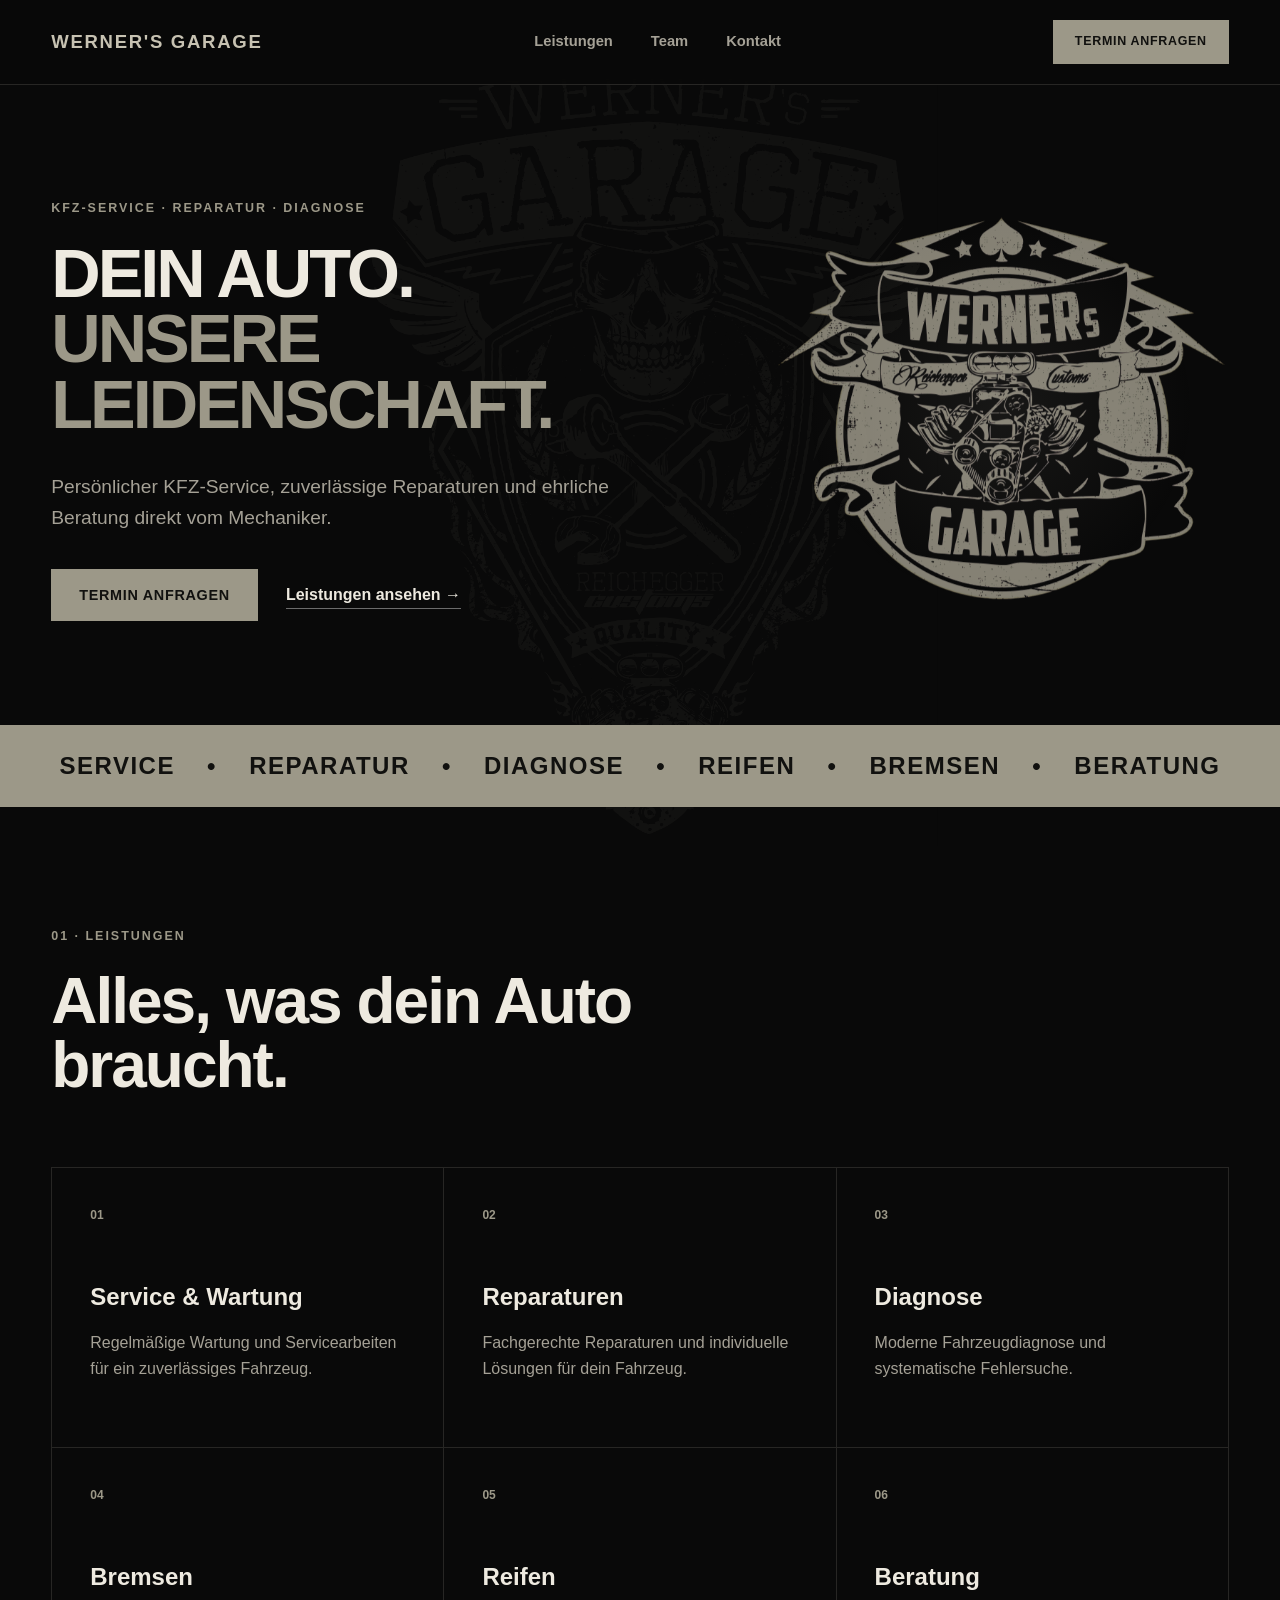
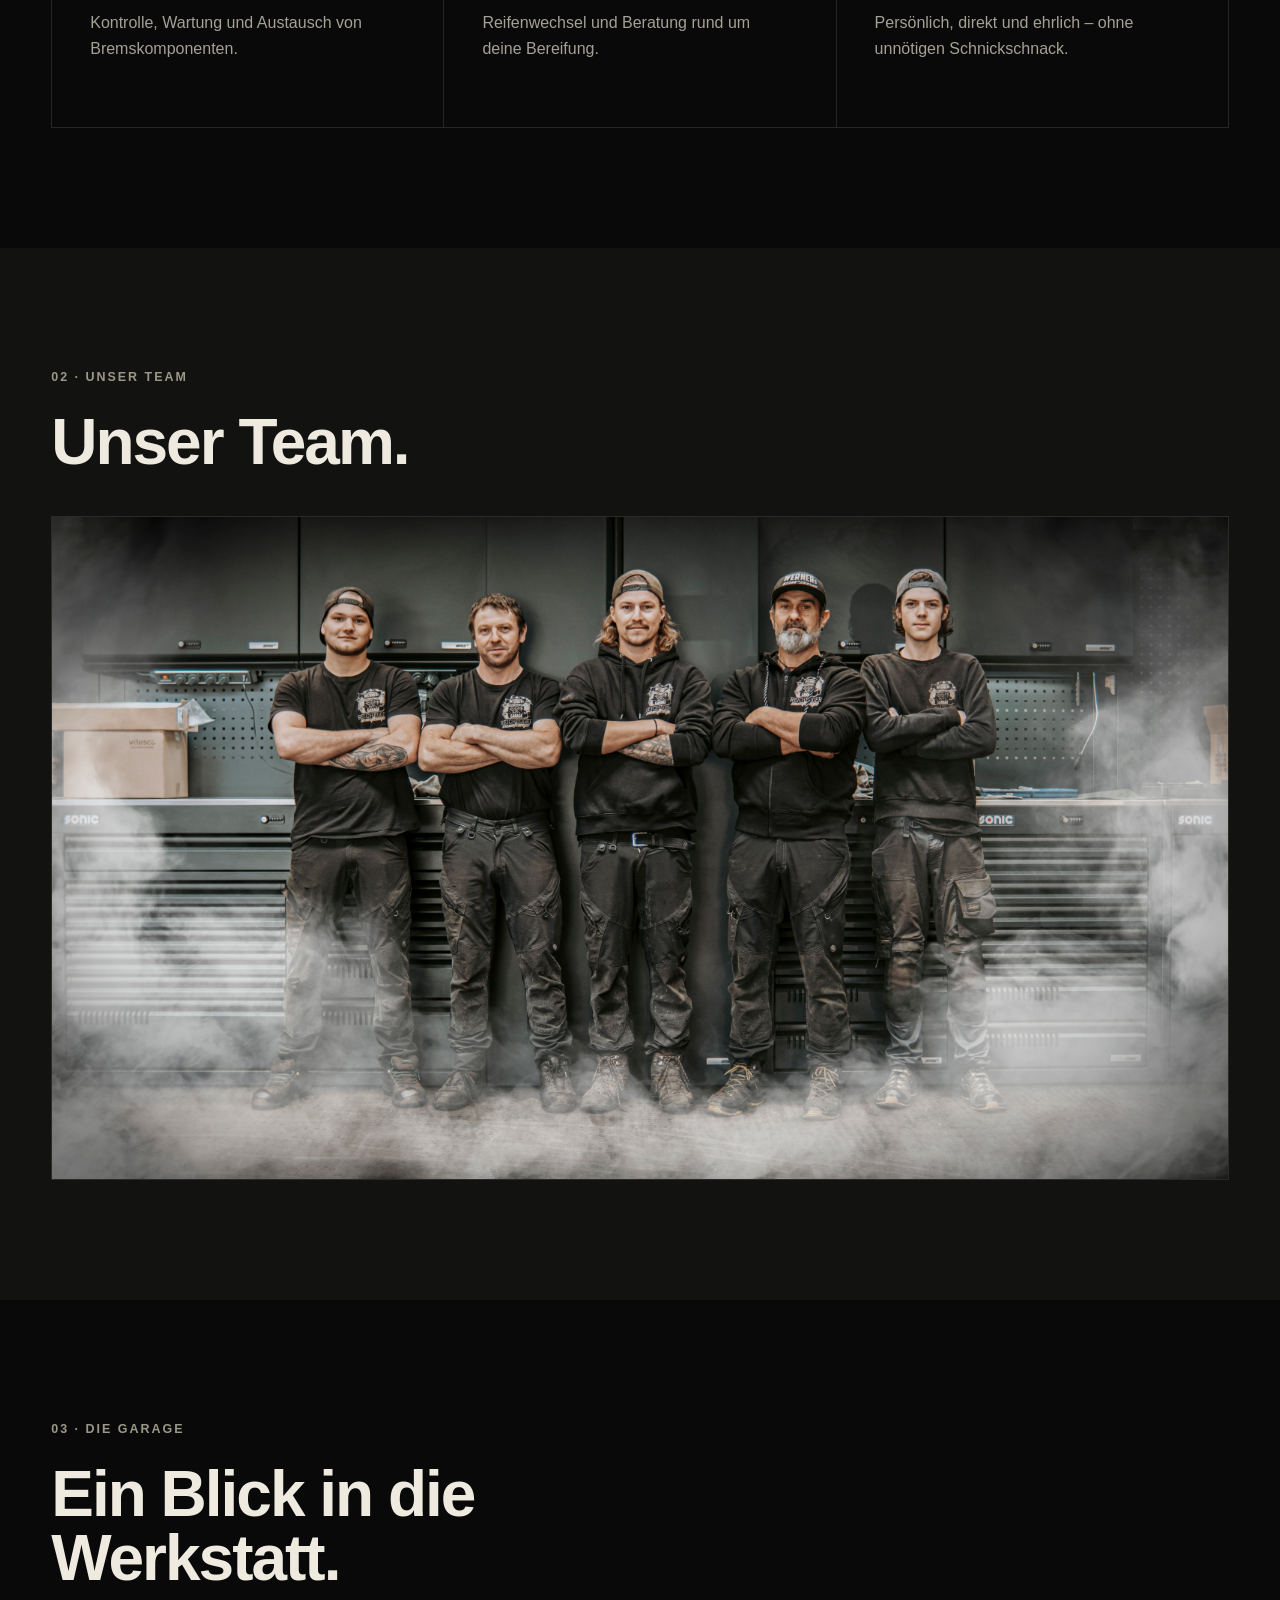
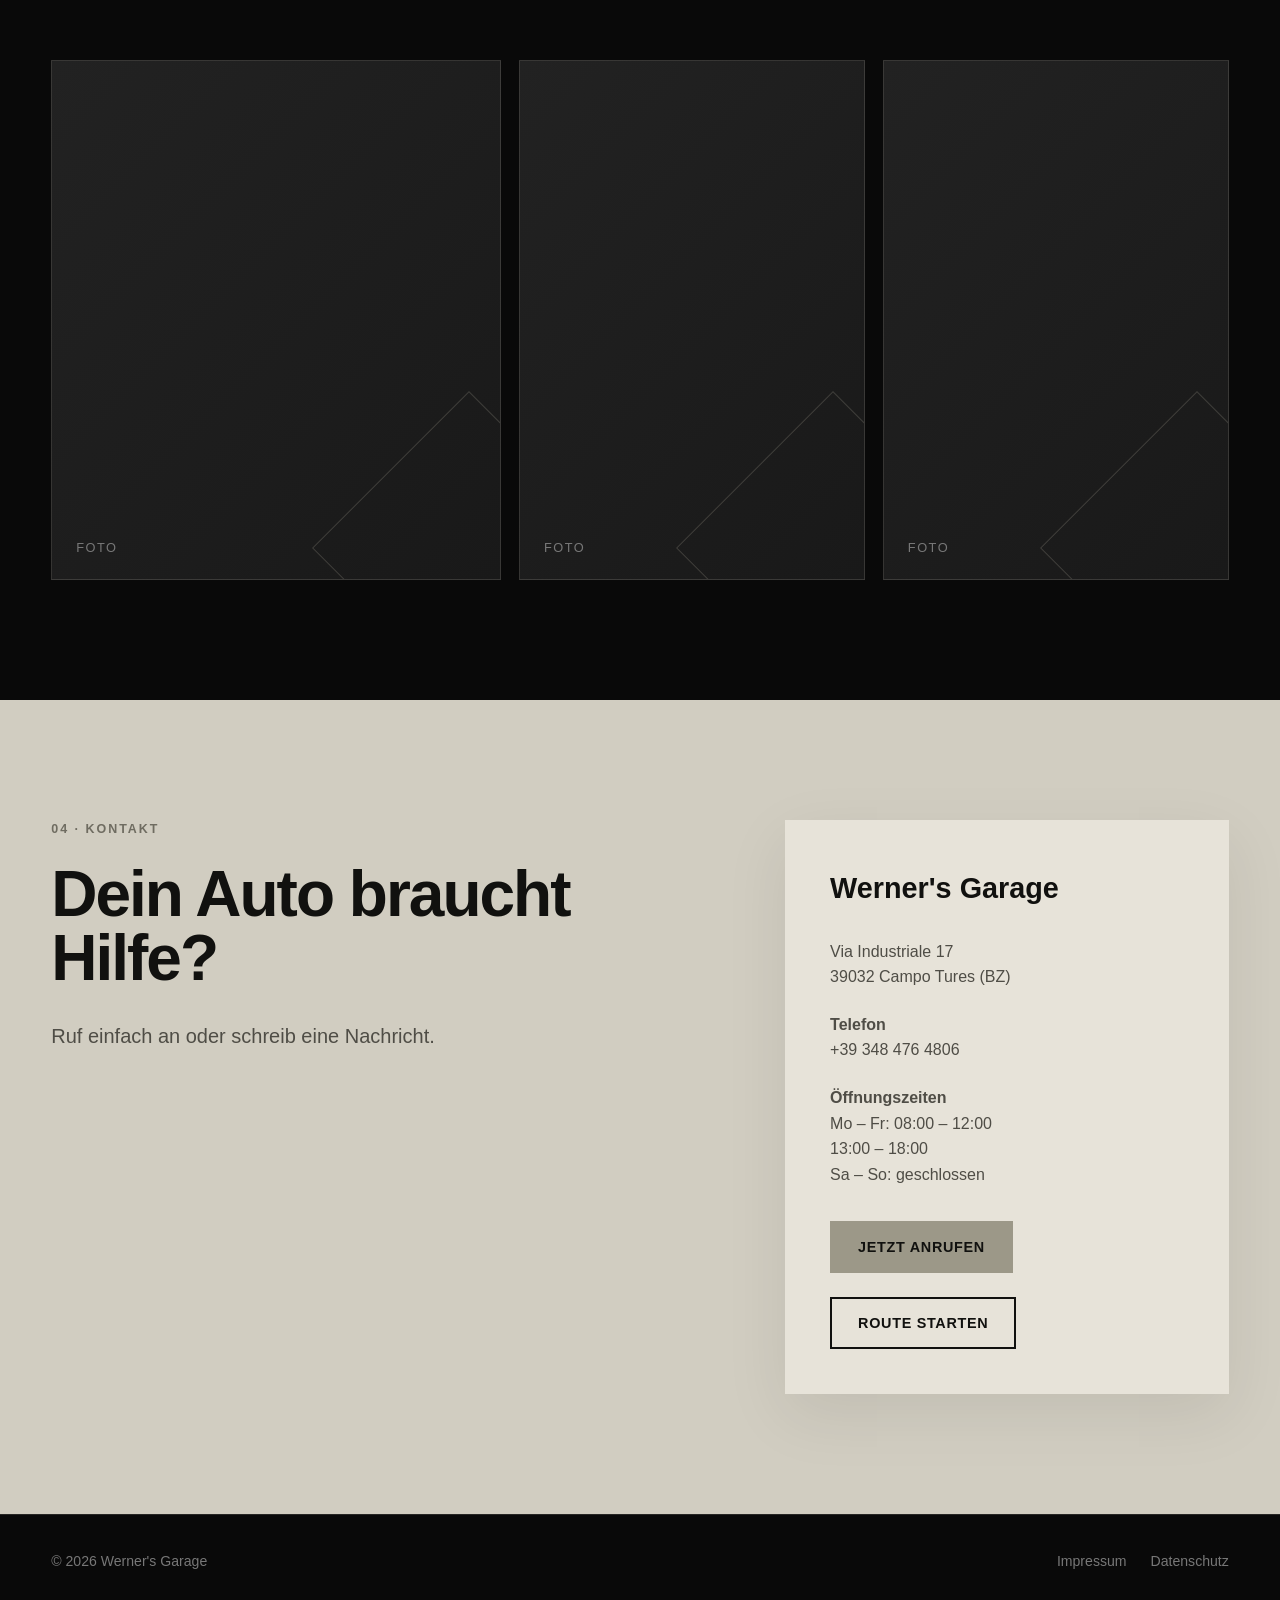
==== index.html @ fe865f57 "unser team" ====
<!DOCTYPE html>
<html lang="de">

<head>
  <meta charset="UTF-8">
  <meta name="viewport" content="width=device-width, initial-scale=1.0">

  <title>Werner's Garage | KFZ-Service & Reparatur</title>

  <meta
    name="description"
    content="Werner's Garage – KFZ-Service, Reparaturen, Reifen und Diagnose. Persönlich, zuverlässig und unkompliziert."
  >

  <link rel="stylesheet" href="style.css">
</head>

<body>

  <header class="header">

    <div class="container nav">

      <a href="#" class="logo logo-text" aria-label="Werner's Garage – Startseite">
        <span class="logo-main">WERNER'S GARAGE</span>
      </a>

      <nav class="navigation">
        <a href="#leistungen">Leistungen</a>
        <a href="#team">Team</a>
        <a href="#kontakt">Kontakt</a>
      </nav>

      <a href="#kontakt" class="button button-small">
        Termin anfragen
      </a>

    </div>

  </header>


  <main>

    <!-- HERO -->
    <section class="hero">

      <div class="container hero-grid">

        <div class="hero-content">

          <p class="eyebrow">
            KFZ-SERVICE · REPARATUR · DIAGNOSE
          </p>

          <h1>
            DEIN AUTO.<br>
            <span>UNSERE LEIDENSCHAFT.</span>
          </h1>

          <p class="hero-text">
            Persönlicher KFZ-Service, zuverlässige Reparaturen
            und ehrliche Beratung direkt vom Mechaniker.
          </p>

          <div class="hero-actions">

            <a href="#kontakt" class="button">
              Termin anfragen
            </a>

            <a href="#leistungen" class="text-link">
              Leistungen ansehen →
            </a>

          </div>

        </div>


        <div class="hero-logo" aria-hidden="true">
          <img src="images/logo.png" alt="">
        </div>

      </div>

    </section>


    <!-- SERVICE STRIP -->
    <section class="service-strip">

      <div class="strip-content">
        SERVICE <span>•</span>
        REPARATUR <span>•</span>
        DIAGNOSE <span>•</span>
        REIFEN <span>•</span>
        BREMSEN <span>•</span>
        BERATUNG
      </div>

    </section>


    <!-- LEISTUNGEN -->
    <section id="leistungen" class="section">

      <div class="container">

        <div class="section-header">

          <p class="eyebrow">
            01 · LEISTUNGEN
          </p>

          <h2>
            Alles, was dein Auto braucht.
          </h2>

        </div>


        <div class="services-grid">

          <article class="service">

            <span class="service-number">01</span>

            <h3>Service & Wartung</h3>

            <p>
              Regelmäßige Wartung und Servicearbeiten
              für ein zuverlässiges Fahrzeug.
            </p>

          </article>


          <article class="service">

            <span class="service-number">02</span>

            <h3>Reparaturen</h3>

            <p>
              Fachgerechte Reparaturen und individuelle
              Lösungen für dein Fahrzeug.
            </p>

          </article>


          <article class="service">

            <span class="service-number">03</span>

            <h3>Diagnose</h3>

            <p>
              Moderne Fahrzeugdiagnose und systematische
              Fehlersuche.
            </p>

          </article>


          <article class="service">

            <span class="service-number">04</span>

            <h3>Bremsen</h3>

            <p>
              Kontrolle, Wartung und Austausch
              von Bremskomponenten.
            </p>

          </article>


          <article class="service">

            <span class="service-number">05</span>

            <h3>Reifen</h3>

            <p>
              Reifenwechsel und Beratung
              rund um deine Bereifung.
            </p>

          </article>


          <article class="service">

            <span class="service-number">06</span>

            <h3>Beratung</h3>

            <p>
              Persönlich, direkt und ehrlich –
              ohne unnötigen Schnickschnack.
            </p>

          </article>

        </div>

      </div>

    </section>


    <!-- TEAM -->
    <section id="team" class="section section-dark team-section">

      <div class="container">

        <div class="section-header team-header">

          <p class="eyebrow">
            02 · UNSER TEAM
          </p>

          <h2>
            Unser Team.
          </h2>

        </div>

        <figure class="team-banner">
          <img src="images/header.jpg" alt="Das Team von Werner's Garage">
        </figure>

      </div>

    </section>


    <!-- GALERIE -->
    <section class="section">

      <div class="container">

        <div class="section-header">

          <p class="eyebrow">
            03 · DIE GARAGE
          </p>

          <h2>
            Ein Blick in die Werkstatt.
          </h2>

        </div>


        <div class="gallery">

          <div class="gallery-item placeholder">
            <span>Foto</span>
          </div>

          <div class="gallery-item placeholder">
            <span>Foto</span>
          </div>

          <div class="gallery-item placeholder">
            <span>Foto</span>
          </div>

        </div>

      </div>

    </section>


    <!-- KONTAKT -->
    <section id="kontakt" class="section contact-section">

      <div class="container contact-grid">

        <div>

          <p class="eyebrow">
            04 · KONTAKT
          </p>

          <h2>
            Dein Auto braucht Hilfe?
          </h2>

          <p class="contact-intro">
            Ruf einfach an oder schreib eine Nachricht.
          </p>

        </div>


        <div class="contact-card">

          <h3>Werner's Garage</h3>

          <p>
            Via Industriale 17<br>
            39032 Campo Tures (BZ)
          </p>

          <p>
            <strong>Telefon</strong><br>
            +39 348 476 4806
          </p>

          <p>
            <strong>Öffnungszeiten</strong><br>
            Mo – Fr: 08:00 – 12:00<br>
            13:00 – 18:00<br>
            Sa – So: geschlossen
          </p>

          <div class="contact-actions">
            <a href="tel:+393484764806" class="button">
              Jetzt anrufen
            </a>
            <a href="https://www.google.com/maps/dir/?api=1&destination=Via+Industriale+17,+39032+Campo+Tures+BZ,+Italy" class="button button-outline" target="_blank" rel="noopener">
              Route starten
            </a>
          </div>

        </div>

      </div>

    </section>

  </main>


  <footer class="footer">

    <div class="container footer-inner">

      <p>
        © 2026 Werner's Garage
      </p>

      <div>
        <a href="#">Impressum</a>
        <a href="#">Datenschutz</a>
      </div>

    </div>

  </footer>


  <script src="script.js"></script>

</body>

</html>
---- style.css ----
/* =========================
   GRUNDLAGEN
========================= */

:root {
  --bg: #090909;
  --bg-soft: #141412;
  --bg-light: #d8d4c8;

  --text: #eeeae0;
  --text-dark: #11110f;
  --muted: #a5a196;

  --accent: #9c9888;
  --accent-light: #c7c2b2;
  --accent-dark: #6f6c61;
  --border: rgba(199, 194, 178, 0.16);

  --container: 1200px;
}

* {
  margin: 0;
  padding: 0;
  box-sizing: border-box;
}

html {
  scroll-behavior: smooth;
}

body {
  font-family: Arial, Helvetica, sans-serif;
  background: var(--bg);
  color: var(--text);
  line-height: 1.6;
  position: relative;
}

/* Dezentes, feststehendes Wasserzeichen im Hintergrund */
body::before {
  content: "";
  position: fixed;
  top: 50%;
  left: 50%;
  width: min(64vw, 820px);
  height: min(88vh, 1100px);
  transform: translate(-50%, -50%);
  background: url("images/watermark.png") center / contain no-repeat;
  opacity: 0.042;
  pointer-events: none;
  z-index: 0;
}

.header,
main,
.footer {
  position: relative;
  z-index: 1;
}

img {
  max-width: 100%;
  display: block;
}

a {
  color: inherit;
  text-decoration: none;
}

.container {
  width: min(92%, var(--container));
  margin: 0 auto;
}


/* =========================
   HEADER
========================= */

.header {
  position: sticky;
  top: 0;
  z-index: 1000;

  background: rgba(9, 9, 9, 0.92);
  backdrop-filter: blur(16px);
  -webkit-backdrop-filter: blur(16px);

  border-bottom: 1px solid var(--border);
}


/* =========================
   NAVIGATION
========================= */

.nav {
  min-height: 84px;

  display: grid;
  grid-template-columns: auto 1fr auto;
  align-items: center;
  gap: 36px;
}

.logo {
  display: inline-flex;
  justify-content: center;
  align-items: center;
  line-height: 1;
  white-space: nowrap;
}

.logo-main {
  color: var(--accent-light);
  font-family: "Arial Black", Arial, Helvetica, sans-serif;
  font-size: 1.16rem;
  font-weight: 900;
  letter-spacing: 1.7px;
  text-transform: uppercase;
}


.logo:hover .logo-main {
  color: var(--text);
}

.navigation {
  justify-self: center;
  display: flex;
  align-items: center;
  gap: 38px;
}

.navigation a {
  position: relative;
  color: var(--muted);
  font-size: 0.92rem;
  font-weight: 600;
  transition: color 0.2s ease;
}

.navigation a::after {
  content: "";
  position: absolute;
  left: 0;
  right: 100%;
  bottom: -9px;
  height: 1px;
  background: var(--accent);
  transition: right 0.2s ease;
}

.navigation a:hover {
  color: var(--accent-light);
}

.navigation a:hover::after {
  right: 0;
}


/* =========================
   BUTTONS
========================= */

.button {
  display: inline-flex;
  align-items: center;
  justify-content: center;

  min-height: 52px;

  padding: 0 26px;

  background: var(--accent);
  color: var(--text-dark);

  font-size: 0.9rem;
  font-weight: 800;

  text-transform: uppercase;
  letter-spacing: 0.7px;

  border: 2px solid var(--accent);

  transition:
    transform 0.2s ease,
    background 0.2s ease,
    color 0.2s ease;
}

.button:hover {
  transform: translateY(-2px);

  background: transparent;
  color: var(--accent);
}

.button-small {
  min-height: 44px;

  padding: 0 20px;

  font-size: 0.78rem;
}

.text-link {
  color: var(--text);

  font-weight: 700;

  border-bottom: 1px solid rgba(255, 255, 255, 0.4);

  transition: 0.2s;
}

.text-link:hover {
  color: var(--accent);
  border-color: var(--accent);
}


/* =========================
   HERO
========================= */

.hero {
  padding: 90px 0 80px;
}

.hero-grid {
  display: grid;

  grid-template-columns: minmax(0, 1.18fr) minmax(300px, 0.82fr);

  gap: clamp(38px, 5vw, 76px);

  align-items: center;
}

.eyebrow {
  color: var(--accent);

  font-size: 0.78rem;
  font-weight: 800;

  letter-spacing: 2px;

  margin-bottom: 22px;
}

.hero h1 {
  font-size: clamp(3.15rem, 5.35vw, 5.75rem);

  line-height: 0.96;

  letter-spacing: -3px;

  font-weight: 900;

  margin-bottom: 34px;
}

.hero h1 span {
  color: var(--accent);
}

.hero-text {
  max-width: 560px;

  color: var(--muted);

  font-size: 1.2rem;

  margin-bottom: 36px;
}

.hero-actions {
  display: flex;
  align-items: center;

  gap: 28px;

  flex-wrap: wrap;
}

.hero-logo {
  min-height: 470px;
  display: flex;
  align-items: center;
  justify-content: center;
  position: relative;
}

.hero-logo::before {
  content: "";
  position: absolute;
  inset: 9% 4%;
  background: radial-gradient(circle at center, rgba(199, 194, 178, 0.08), transparent 68%);
  pointer-events: none;
}

.hero-logo img {
  width: min(100%, 500px);
  height: auto;
  position: relative;
  z-index: 1;
  opacity: 0.92;
  mix-blend-mode: screen;
  filter: contrast(0.98) brightness(0.92);
}


/* =========================
   PLATZHALTER
========================= */

.placeholder {
  position: relative;

  background:
    linear-gradient(
      135deg,
      #222222,
      #191919
    );

  border: 1px solid var(--border);

  overflow: hidden;
}

.placeholder::before {
  content: "";

  position: absolute;

  width: 220px;
  height: 220px;

  border: 1px solid rgba(156, 152, 136, 0.28);

  transform: rotate(45deg);

  right: -80px;
  bottom: -80px;
}

.placeholder span {
  position: absolute;

  left: 24px;
  bottom: 20px;

  color: #777777;

  font-size: 0.8rem;

  letter-spacing: 1.5px;
  text-transform: uppercase;
}


/* =========================
   SERVICE STRIP
========================= */

.service-strip {
  background: var(--accent);
  color: var(--text-dark);

  overflow: hidden;

  padding: 22px 0;
}

.strip-content {
  font-size: clamp(1rem, 2vw, 1.5rem);

  font-weight: 900;

  letter-spacing: 1.5px;

  white-space: nowrap;

  text-align: center;
}

.strip-content span {
  margin: 0 24px;
}


/* =========================
   ALLGEMEINE SEKTIONEN
========================= */

.section {
  padding: 120px 0;
}

.section-dark {
  background: rgba(20, 20, 18, 0.94);
}

.section-header {
  max-width: 700px;

  margin-bottom: 70px;
}

.section h2 {
  font-size: clamp(2.7rem, 5vw, 5rem);

  line-height: 1;

  letter-spacing: -2px;

  font-weight: 900;
}


/* =========================
   LEISTUNGEN
========================= */

.services-grid {
  display: grid;

  grid-template-columns: repeat(3, 1fr);

  border-top: 1px solid var(--border);
  border-left: 1px solid var(--border);
}

.service {
  min-height: 280px;

  padding: 38px;

  border-right: 1px solid var(--border);
  border-bottom: 1px solid var(--border);

  transition:
    background 0.25s ease,
    transform 0.25s ease;
}

.service:hover {
  background: #1a1916;
}

.service-number {
  display: block;

  color: var(--accent);

  font-size: 0.75rem;
  font-weight: 800;

  margin-bottom: 52px;
}

.service h3 {
  font-size: 1.5rem;

  margin-bottom: 14px;
}

.service p {
  color: var(--muted);

  max-width: 310px;
}


/* =========================
   TEAM
========================= */

.team-section {
  overflow: hidden;
}

.team-header {
  margin-bottom: 42px;
}

.team-banner {
  width: 100%;
  margin: 0;
  overflow: hidden;
  border: 1px solid var(--border);
  background: #0d0d0d;
}

.team-banner img {
  display: block;
  width: 100%;
  height: auto;
}


/* =========================
   GALERIE
========================= */

.gallery {
  display: grid;

  grid-template-columns: 1.3fr 1fr 1fr;

  gap: 18px;
}

.gallery-item {
  min-height: 420px;
}

.gallery-item:first-child {
  min-height: 520px;
}


/* =========================
   KONTAKT
========================= */

.contact-section {
  background: rgba(216, 212, 200, 0.97);

  color: var(--text-dark);
}

.contact-section .eyebrow {
  color: var(--accent-dark);
}

.contact-grid {
  display: grid;

  grid-template-columns: 1fr 0.7fr;

  gap: 100px;

  align-items: start;
}

.contact-intro {
  font-size: 1.25rem;

  margin-top: 30px;

  color: #4f4d46;
}

.contact-card {
  background: #e7e3d9;

  padding: 45px;

  box-shadow:
    0 20px 60px rgba(0, 0, 0, 0.08);
}

.contact-card h3 {
  font-size: 1.8rem;

  margin-bottom: 28px;
}

.contact-card p {
  margin-bottom: 22px;

  color: #4f4d46;
}

.contact-card .button {
  margin-top: 12px;
}


.contact-actions {
  display: flex;
  gap: 12px;
  flex-wrap: wrap;
  margin-top: 12px;
}

.button-outline {
  background: transparent;
  color: var(--text-dark);
  border-color: var(--text-dark);
}

.button-outline:hover {
  background: var(--text-dark);
  color: var(--accent-light);
  border-color: var(--text-dark);
}


/* =========================
   FOOTER
========================= */

.footer {
  border-top: 1px solid var(--border);

  padding: 35px 0;

  color: #777777;

  font-size: 0.88rem;
}

.footer-inner {
  display: flex;

  justify-content: space-between;

  gap: 30px;
}

.footer-inner div {
  display: flex;

  gap: 24px;
}

.footer a:hover {
  color: var(--accent);
}


/* =========================
   TABLET
========================= */

@media (max-width: 900px) {

  .nav {
    grid-template-columns: 1fr auto;
  }

  .navigation {
    display: none;
  }

  .hero {
    padding-top: 60px;
  }

  .hero-grid {
    grid-template-columns: 1fr;
  }

  .hero-logo {
    min-height: 400px;
  }

  .hero-logo img {
    width: min(78vw, 430px);
  }

  .services-grid {
    grid-template-columns: repeat(2, 1fr);
  }

  .gallery {
    grid-template-columns: 1fr 1fr;
  }

  .gallery-item:first-child {
    grid-column: span 2;
  }

  .contact-grid {
    grid-template-columns: 1fr;

    gap: 60px;
  }

}


/* =========================
   MOBILE
========================= */

@media (max-width: 600px) {

  body::before {
    width: 92vw;
    height: 78vh;
    opacity: 0.05;
  }

  .container {
    width: min(90%, var(--container));
  }

  .nav {
    min-height: 76px;
    gap: 18px;
  }

  .logo-main {
    font-size: 1.05rem;
    letter-spacing: 1.1px;
  }


  .header .button-small {
    display: none;
  }

  .hero {
    padding:
      55px 0
      60px;
  }

  .hero h1 {
    letter-spacing: -2px;
  }

  .hero-text {
    font-size: 1.05rem;
  }

  .hero-logo {
    min-height: 310px;
  }

  .hero-logo img {
    width: min(82vw, 360px);
  }

  .section {
    padding: 85px 0;
  }

  .section-header {
    margin-bottom: 45px;
  }

  .services-grid {
    grid-template-columns: 1fr;
  }

  .service {
    min-height: auto;

    padding: 30px;
  }

  .service-number {
    margin-bottom: 35px;
  }

  .team-header {
    margin-bottom: 28px;
  }

  .gallery {
    grid-template-columns: 1fr;
  }

  .gallery-item,
  .gallery-item:first-child {
    grid-column: auto;

    min-height: 320px;
  }

  .contact-card {
    padding: 30px;
  }

  .footer-inner {
    flex-direction: column;
  }

}
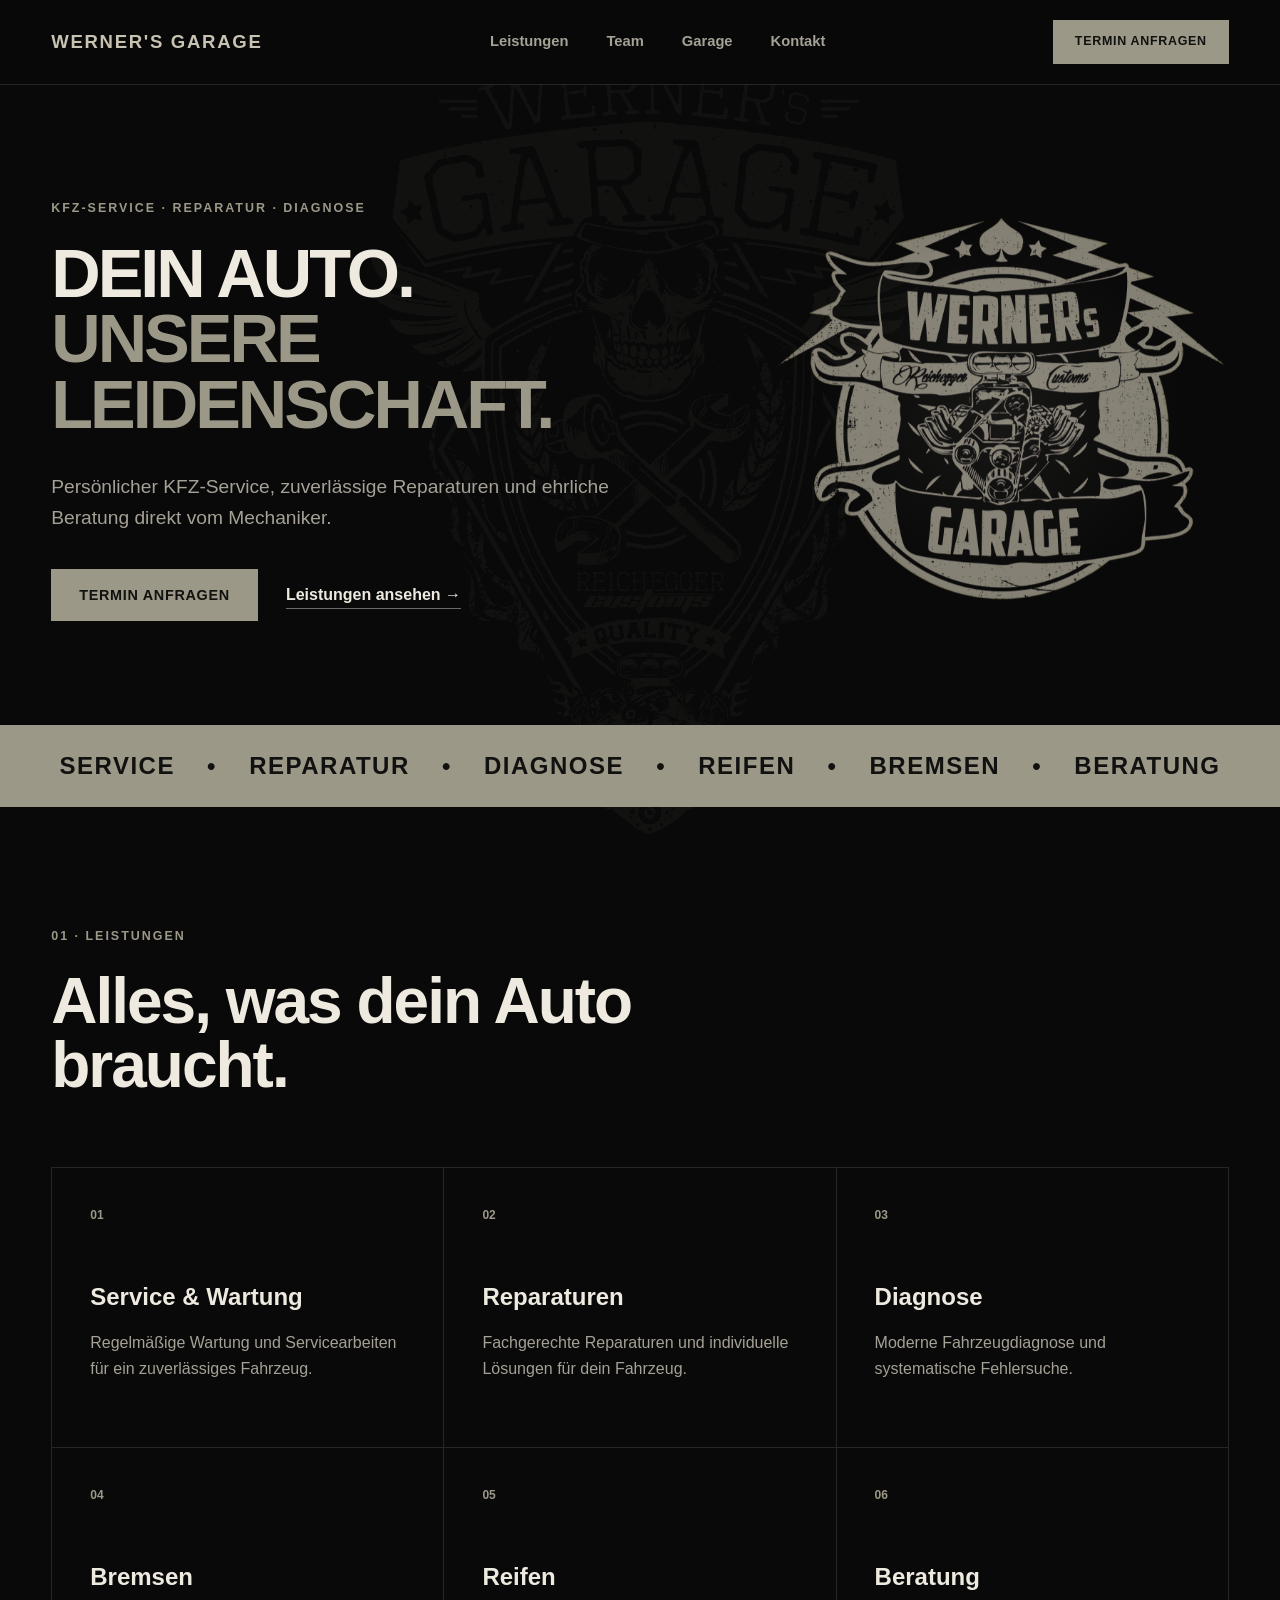
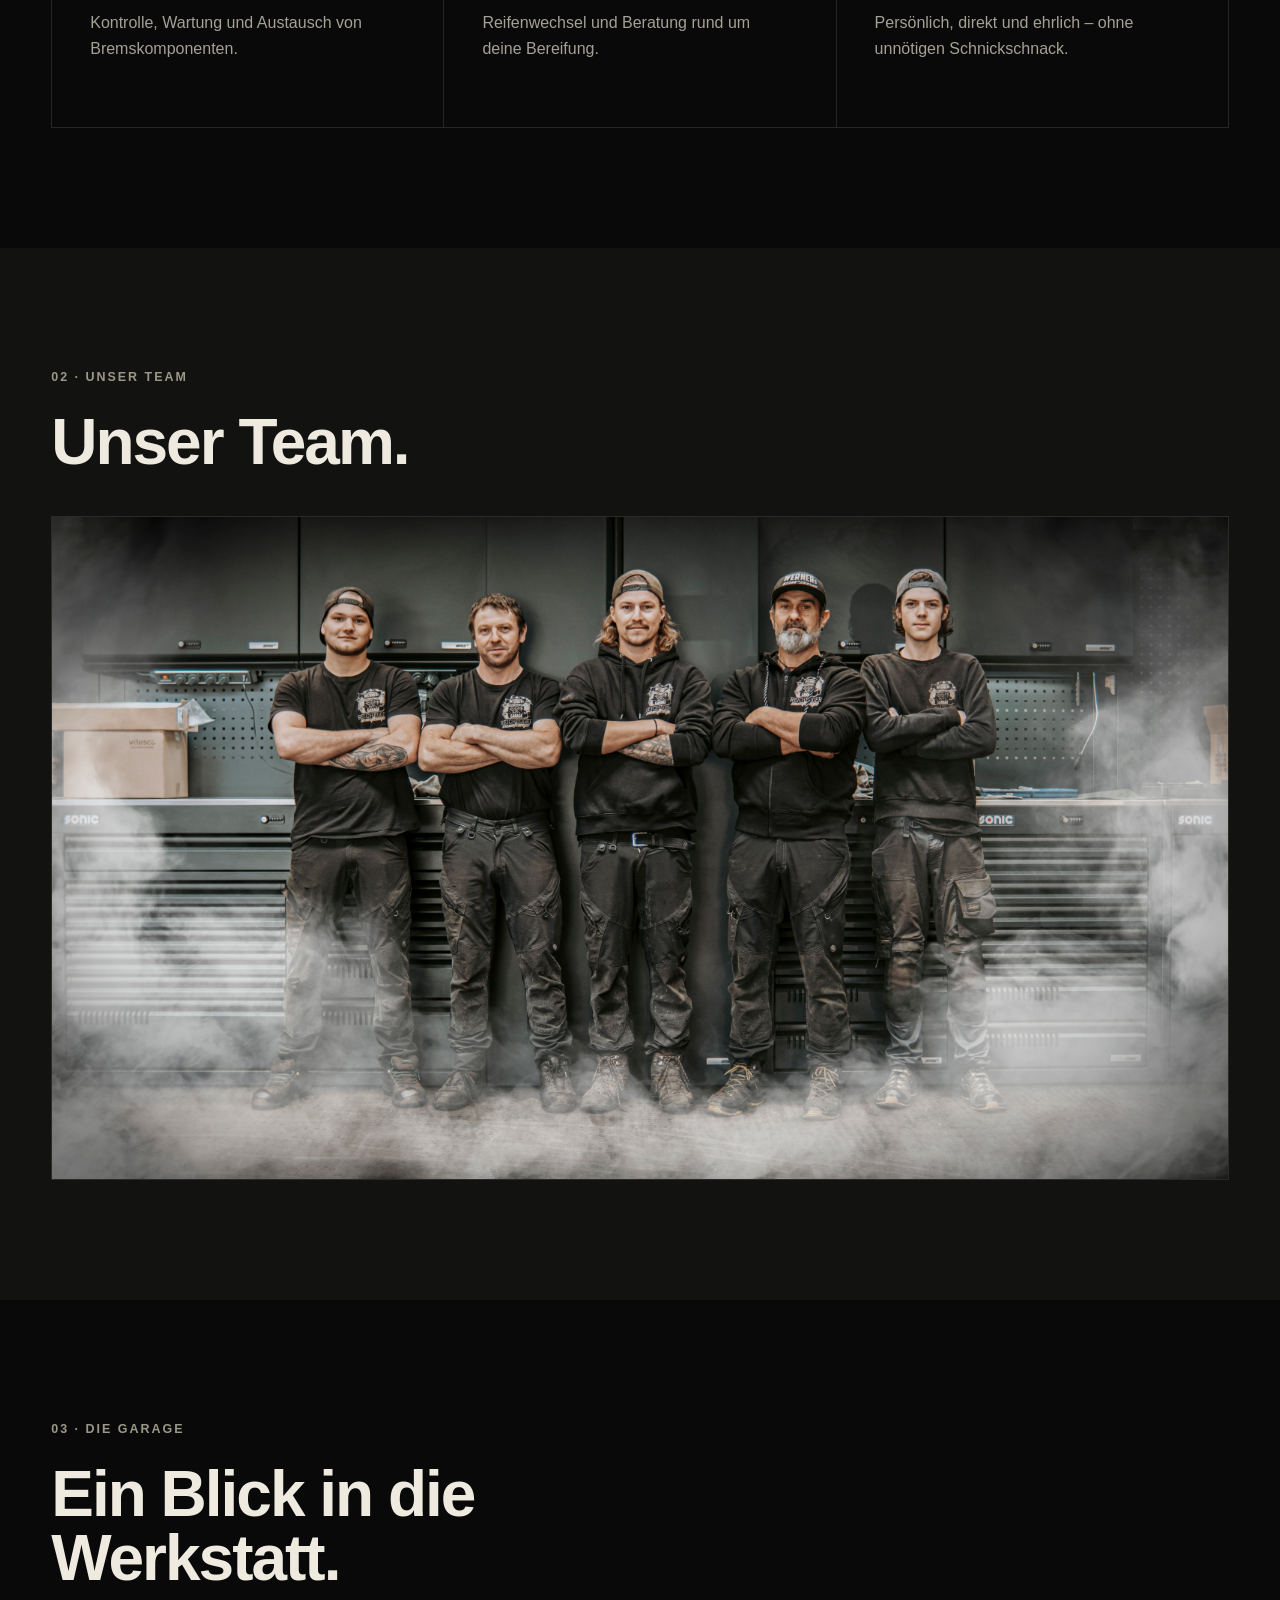
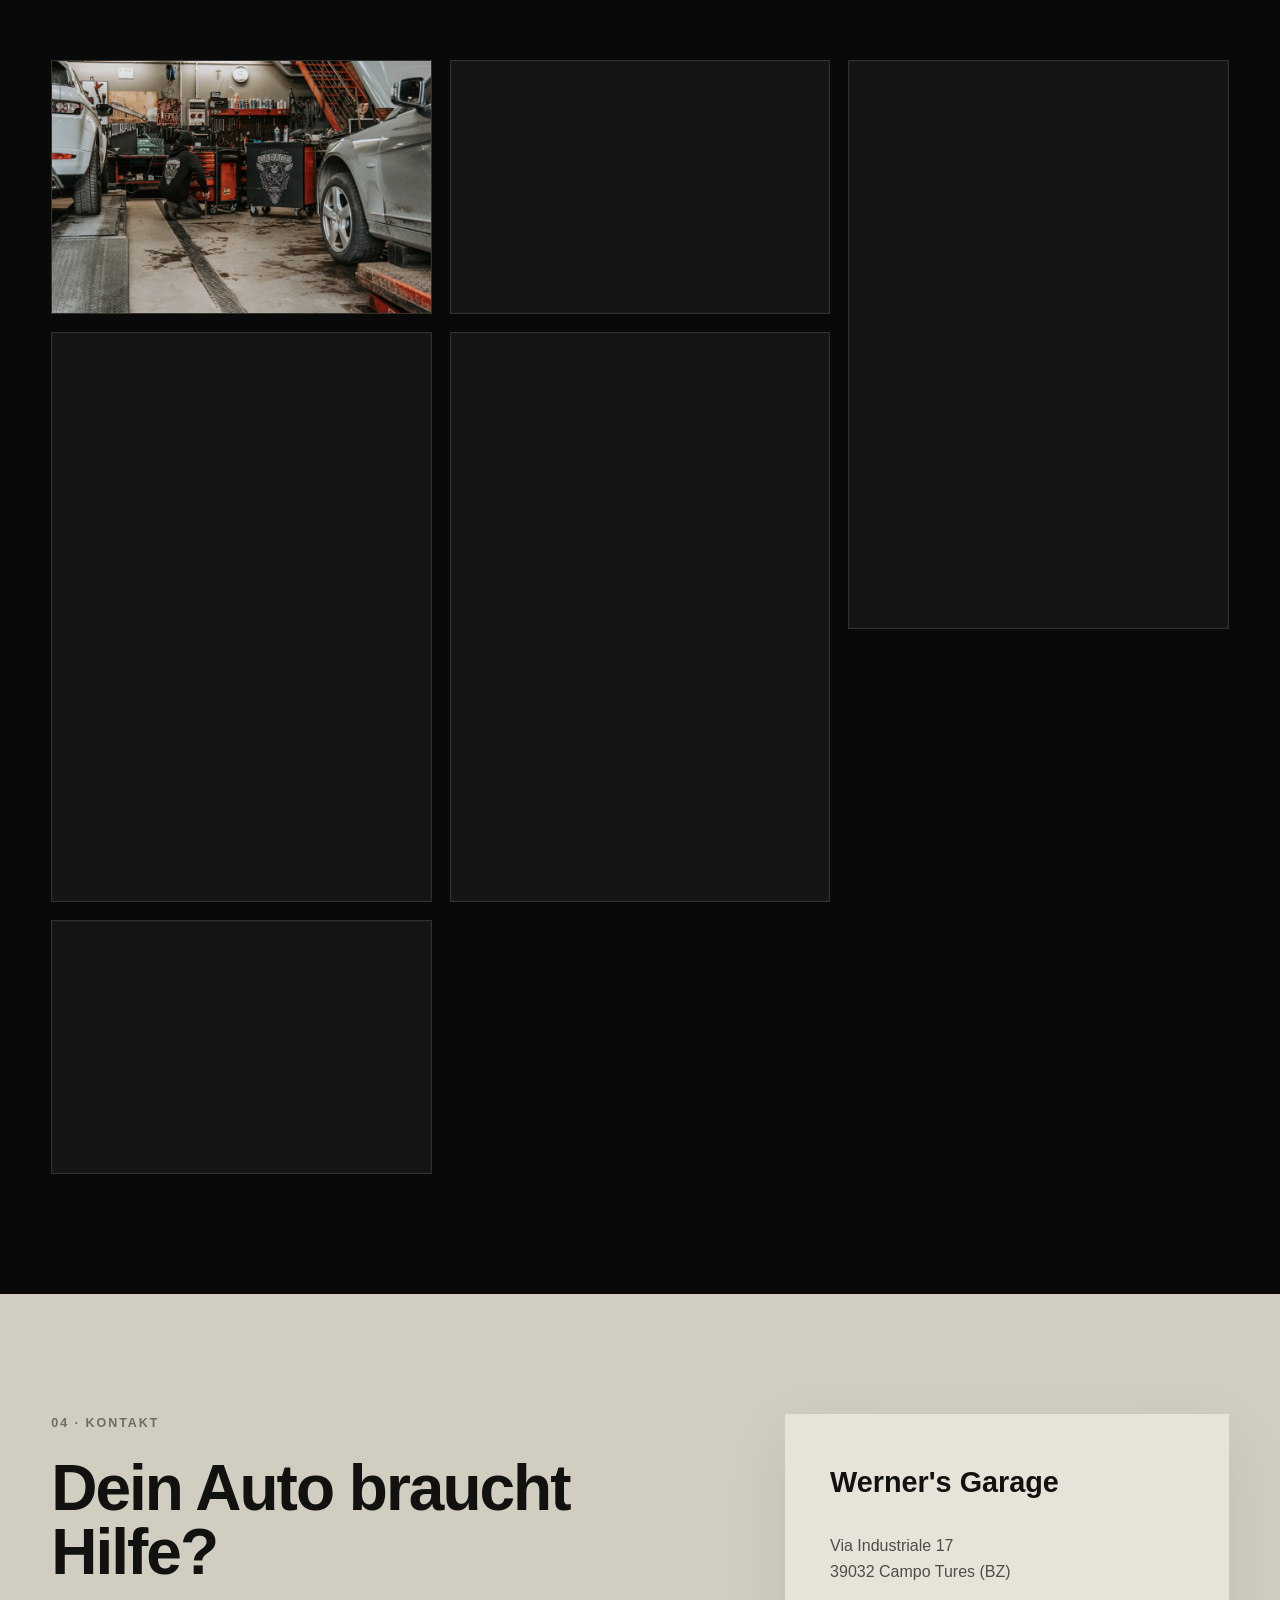
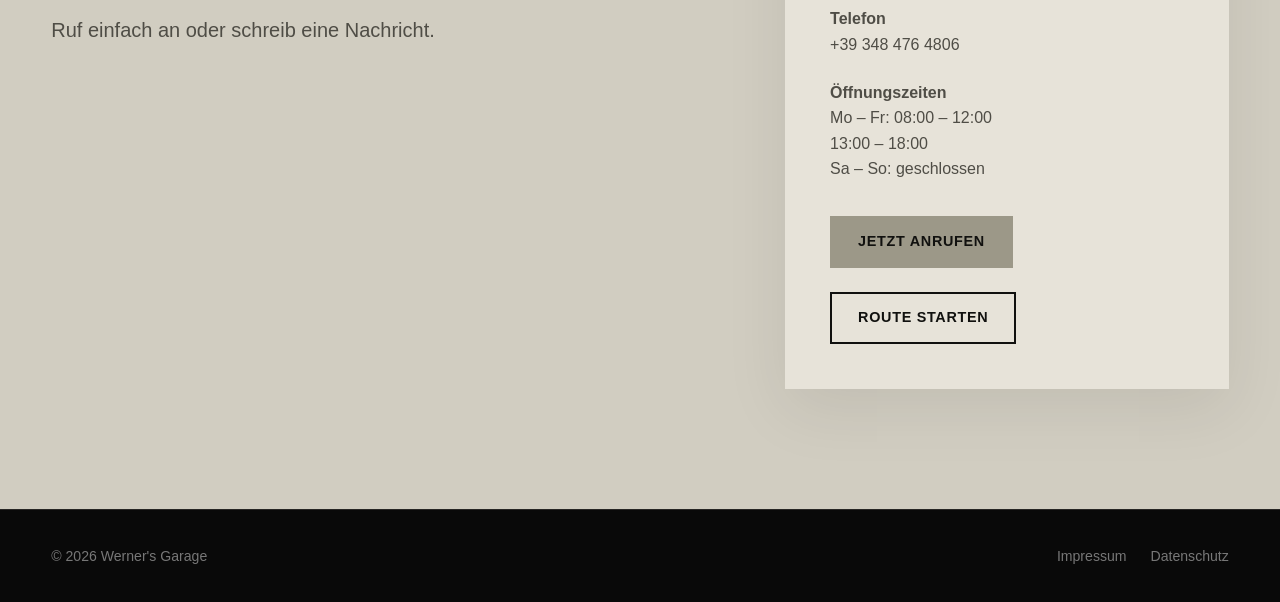
==== commit 06fce092: "fotos" ====
--- a/index.html
+++ b/index.html
@@ -28,6 +28,7 @@
       <nav class="navigation">
         <a href="#leistungen">Leistungen</a>
         <a href="#team">Team</a>
+        <a href="#garage">Garage</a>
         <a href="#kontakt">Kontakt</a>
       </nav>
 
@@ -239,7 +240,7 @@
 
 
     <!-- GALERIE -->
-    <section class="section">
+    <section id="garage" class="section garage-section">
 
       <div class="container">
 
@@ -255,20 +256,61 @@
 
         </div>
 
-
         <div class="gallery">
 
-          <div class="gallery-item placeholder">
-            <span>Foto</span>
-          </div>
-
-          <div class="gallery-item placeholder">
-            <span>Foto</span>
-          </div>
-
-          <div class="gallery-item placeholder">
-            <span>Foto</span>
-          </div>
+          <figure class="gallery-item">
+            <img
+              src="images/werkstatt-innen.webp"
+              alt="Werkstatt von Werner's Garage mit Fahrzeugen und Werkzeugwagen"
+              loading="lazy"
+              decoding="async"
+            >
+          </figure>
+
+          <figure class="gallery-item">
+            <img
+              src="images/werkstatt-arbeit.webp"
+              alt="Mechaniker bei der Arbeit an einem Reifen"
+              loading="lazy"
+              decoding="async"
+            >
+          </figure>
+
+          <figure class="gallery-item">
+            <img
+              src="images/werkstatt-aussen.webp"
+              alt="Arbeit an einem Fahrzeug vor Werner's Garage"
+              loading="lazy"
+              decoding="async"
+            >
+          </figure>
+
+          <figure class="gallery-item">
+            <img
+              src="images/empfang.webp"
+              alt="Empfangsbereich von Werner's Garage"
+              loading="lazy"
+              decoding="async"
+            >
+          </figure>
+
+          <figure class="gallery-item">
+            <img
+              src="images/lounge.webp"
+              alt="Lounge und Wartebereich von Werner's Garage"
+              loading="lazy"
+              decoding="async"
+            >
+          </figure>
+
+          <figure class="gallery-item">
+            <img
+              src="images/wartebereich.webp"
+              alt="Wartebereich mit Sitzmöbeln und Reifenbeleuchtung"
+              loading="lazy"
+              decoding="async"
+            >
+          </figure>
 
         </div>
 
--- a/style.css
+++ b/style.css
@@ -508,20 +508,42 @@
    GALERIE
 ========================= */
 
+.garage-section {
+  overflow: hidden;
+}
+
 .gallery {
-  display: grid;
-
-  grid-template-columns: 1.3fr 1fr 1fr;
-
-  gap: 18px;
+  columns: 3 320px;
+  column-gap: 18px;
 }
 
 .gallery-item {
-  min-height: 420px;
-}
-
-.gallery-item:first-child {
-  min-height: 520px;
+  position: relative;
+  margin: 0 0 18px;
+  break-inside: avoid;
+  overflow: hidden;
+  background: var(--bg-soft);
+  border: 1px solid var(--border);
+}
+
+.gallery-item img {
+  width: 100%;
+  height: auto;
+  display: block;
+  transition: transform 0.55s ease, filter 0.35s ease;
+}
+
+.gallery-item::after {
+  content: "";
+  position: absolute;
+  inset: 0;
+  pointer-events: none;
+  box-shadow: inset 0 0 0 1px rgba(255, 255, 255, 0.025);
+}
+
+.gallery-item:hover img {
+  transform: scale(1.025);
+  filter: contrast(1.02);
 }
 
 
@@ -671,11 +693,7 @@
   }
 
   .gallery {
-    grid-template-columns: 1fr 1fr;
-  }
-
-  .gallery-item:first-child {
-    grid-column: span 2;
+    columns: 2 280px;
   }
 
   .contact-grid {
@@ -767,14 +785,12 @@
   }
 
   .gallery {
-    grid-template-columns: 1fr;
-  }
-
-  .gallery-item,
-  .gallery-item:first-child {
-    grid-column: auto;
-
-    min-height: 320px;
+    columns: 1;
+    column-gap: 0;
+  }
+
+  .gallery-item {
+    margin-bottom: 14px;
   }
 
   .contact-card {
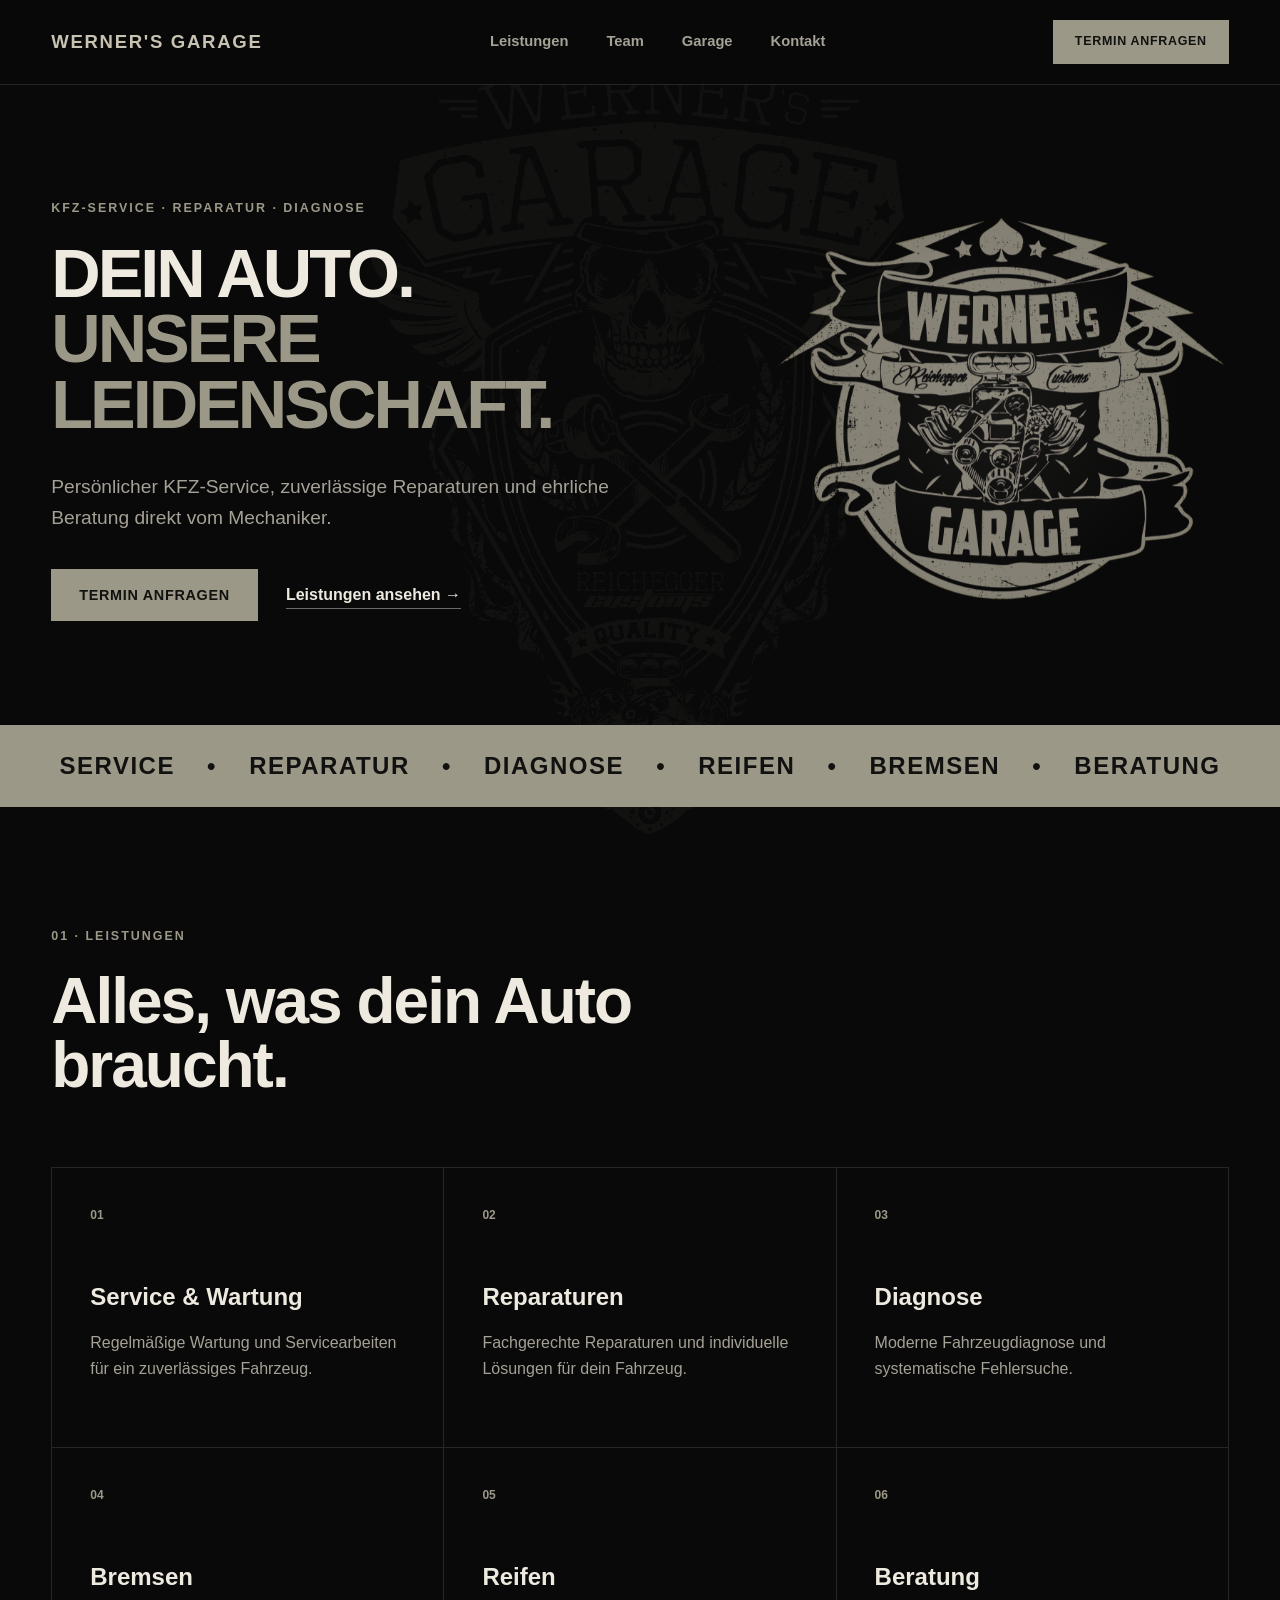
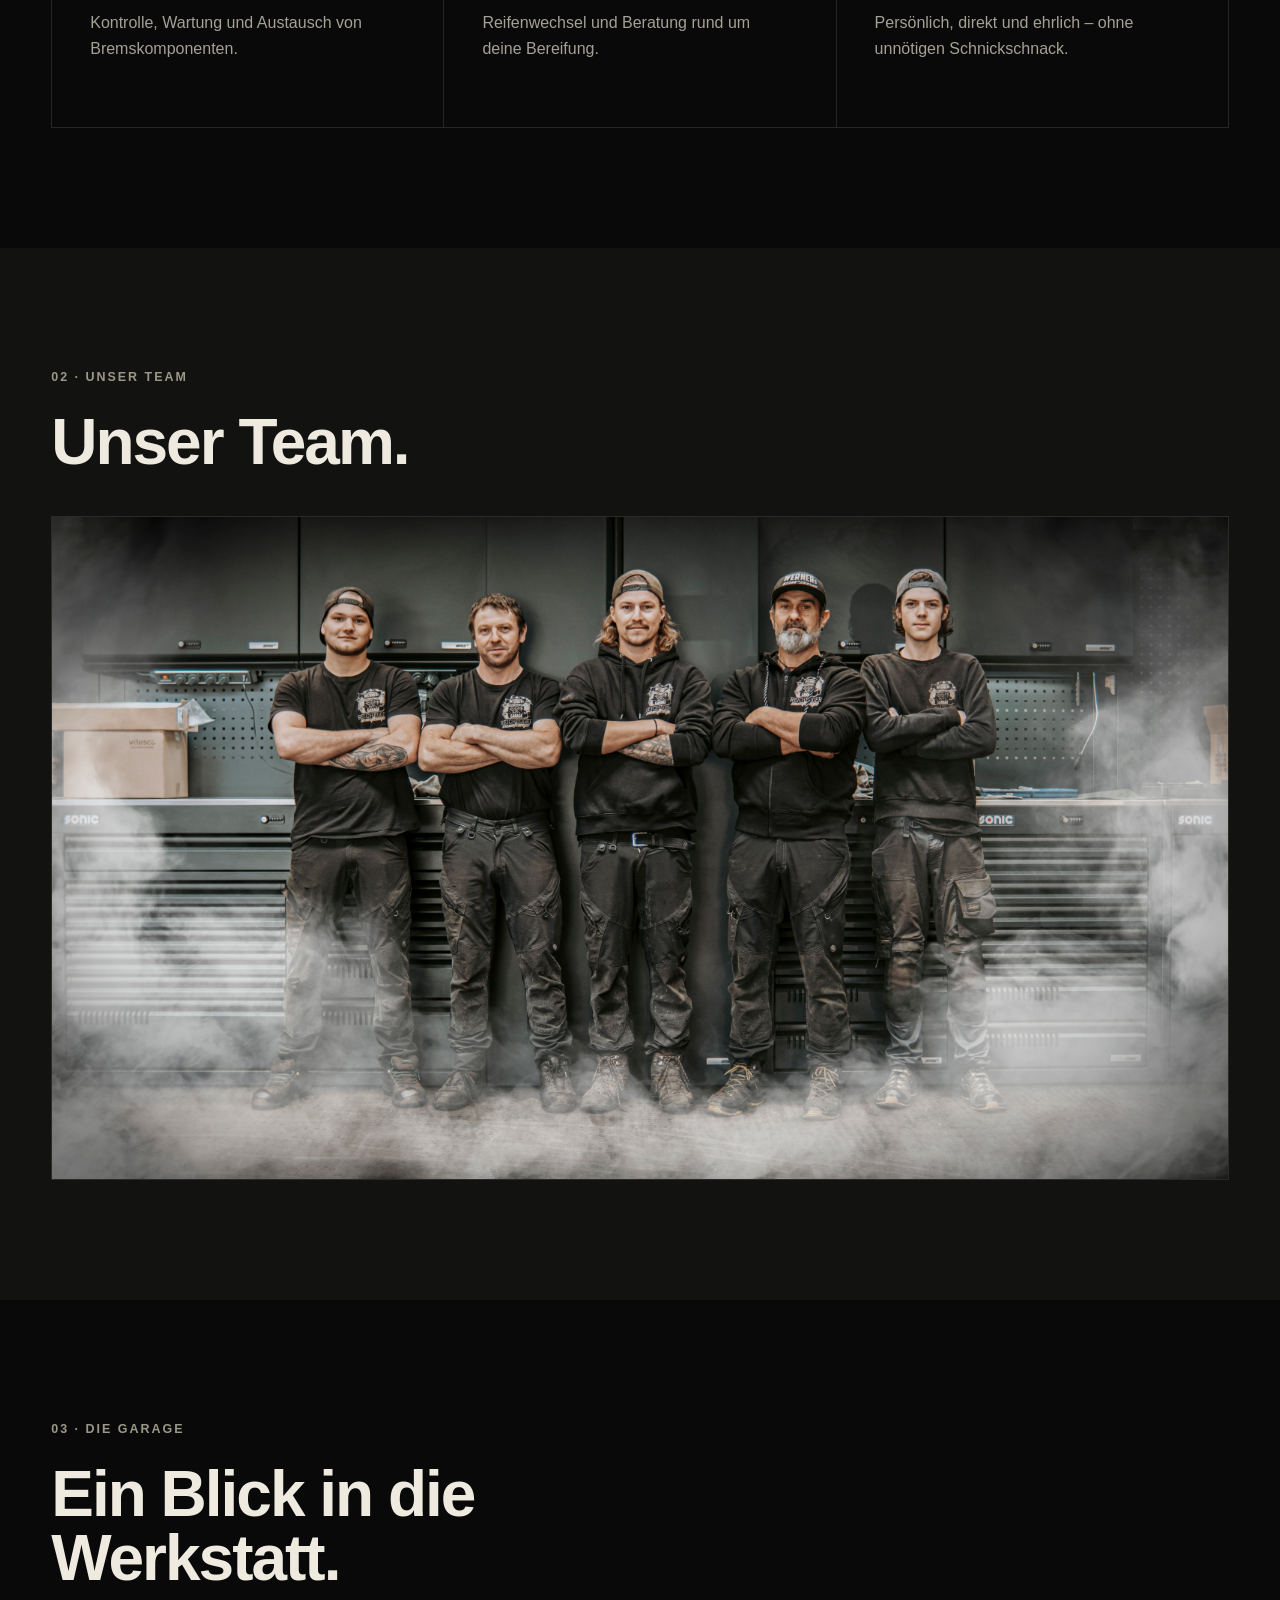
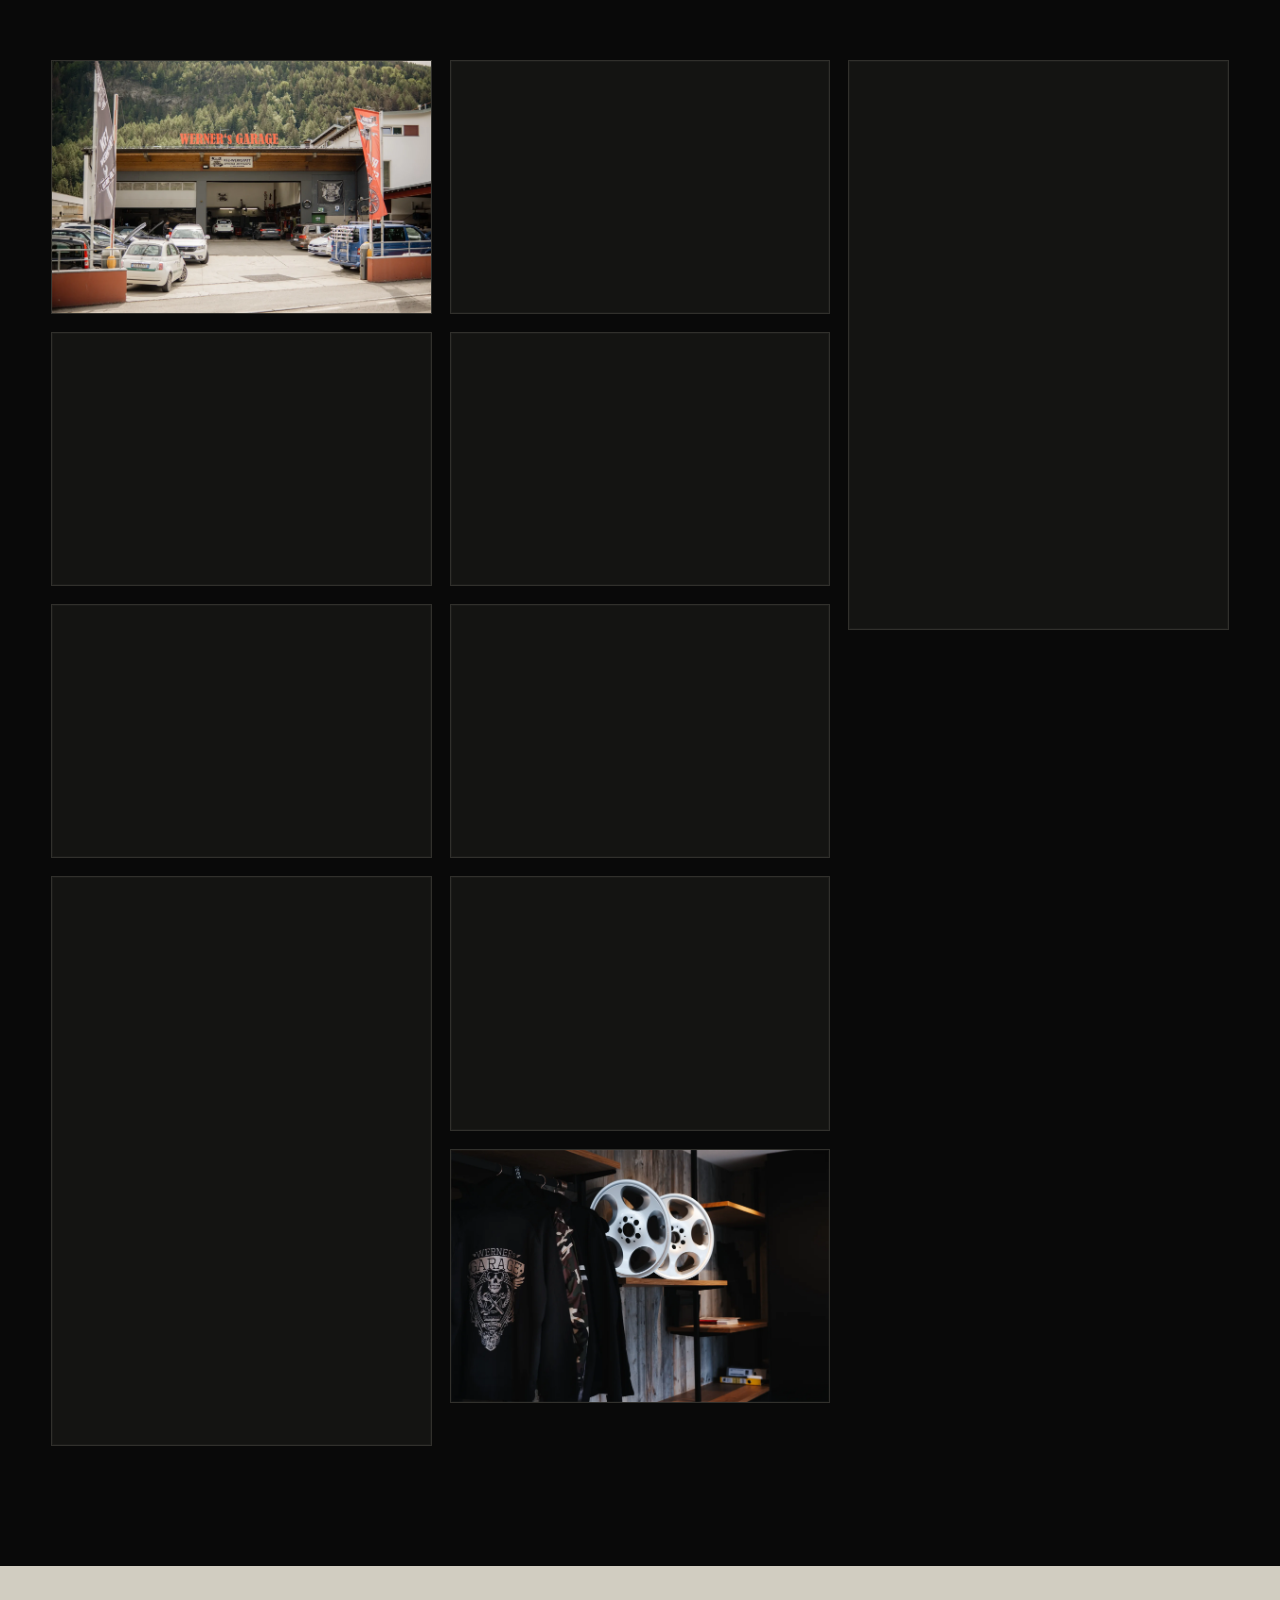
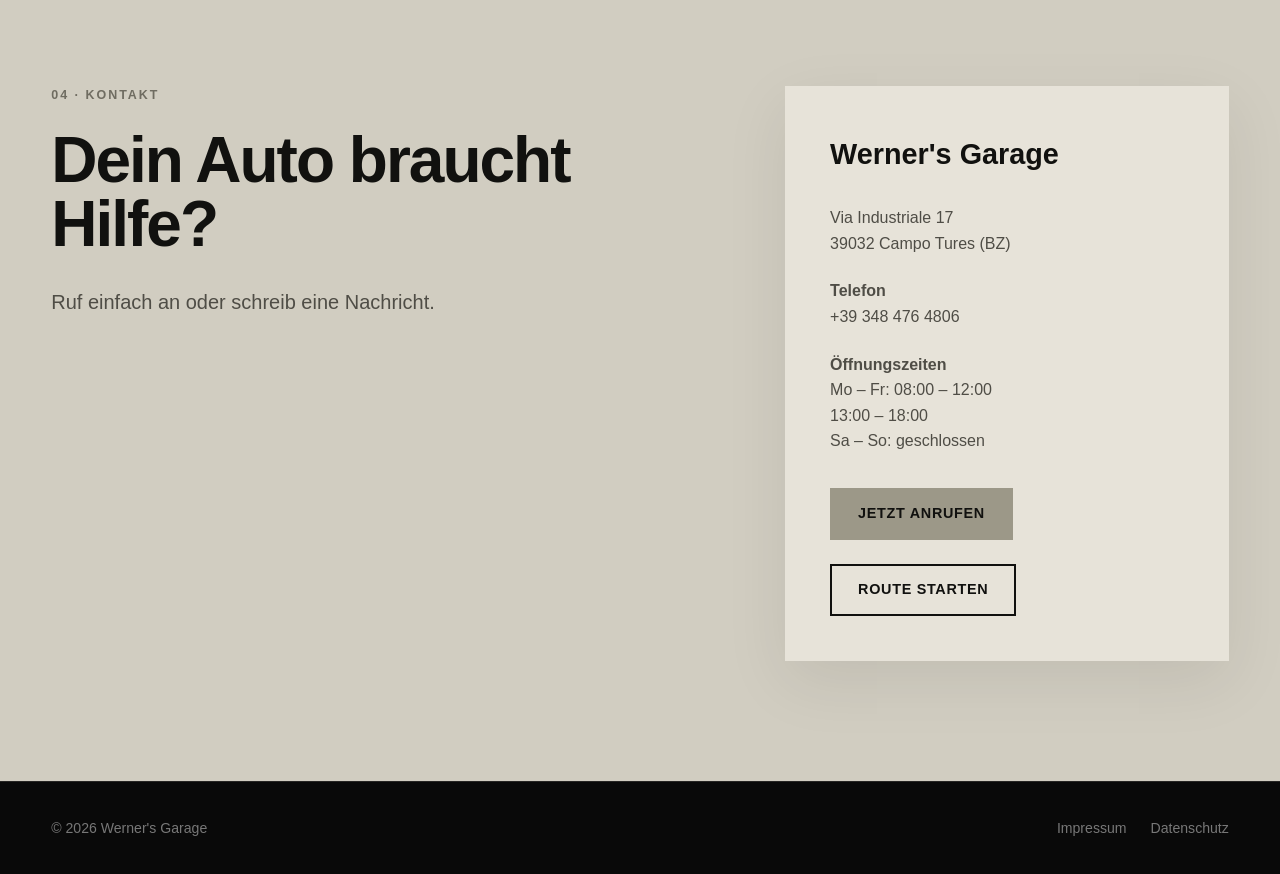
==== commit f65175a3: "new fotos" ====
--- a/index.html
+++ b/index.html
@@ -260,6 +260,15 @@
 
           <figure class="gallery-item">
             <img
+              src="images/garage-aussenansicht.webp"
+              alt="Außenansicht von Werner's Garage in Campo Tures"
+              loading="lazy"
+              decoding="async"
+            >
+          </figure>
+
+          <figure class="gallery-item">
+            <img
               src="images/werkstatt-innen.webp"
               alt="Werkstatt von Werner's Garage mit Fahrzeugen und Werkzeugwagen"
               loading="lazy"
@@ -269,6 +278,15 @@
 
           <figure class="gallery-item">
             <img
+              src="images/werkstatt-hebebuehnen.webp"
+              alt="Fahrzeuge auf Hebebühnen in Werner's Garage"
+              loading="lazy"
+              decoding="async"
+            >
+          </figure>
+
+          <figure class="gallery-item">
+            <img
               src="images/werkstatt-arbeit.webp"
               alt="Mechaniker bei der Arbeit an einem Reifen"
               loading="lazy"
@@ -278,6 +296,15 @@
 
           <figure class="gallery-item">
             <img
+              src="images/werkstatt-von-oben.webp"
+              alt="Blick von oben auf die Arbeit an einem Fahrzeug in der Werkstatt"
+              loading="lazy"
+              decoding="async"
+            >
+          </figure>
+
+          <figure class="gallery-item">
+            <img
               src="images/werkstatt-aussen.webp"
               alt="Arbeit an einem Fahrzeug vor Werner's Garage"
               loading="lazy"
@@ -287,26 +314,35 @@
 
           <figure class="gallery-item">
             <img
+              src="images/empfang-neu.webp"
+              alt="Empfangsbereich von Werner's Garage"
+              loading="lazy"
+              decoding="async"
+            >
+          </figure>
+
+          <figure class="gallery-item">
+            <img
               src="images/empfang.webp"
-              alt="Empfangsbereich von Werner's Garage"
-              loading="lazy"
-              decoding="async"
-            >
-          </figure>
-
-          <figure class="gallery-item">
-            <img
-              src="images/lounge.webp"
-              alt="Lounge und Wartebereich von Werner's Garage"
-              loading="lazy"
-              decoding="async"
-            >
-          </figure>
-
-          <figure class="gallery-item">
-            <img
-              src="images/wartebereich.webp"
-              alt="Wartebereich mit Sitzmöbeln und Reifenbeleuchtung"
+              alt="Innenbereich von Werner's Garage"
+              loading="lazy"
+              decoding="async"
+            >
+          </figure>
+
+          <figure class="gallery-item">
+            <img
+              src="images/garage-detail-felgen.webp"
+              alt="Werner's Garage Merchandise und Felgendetail im Empfangsbereich"
+              loading="lazy"
+              decoding="async"
+            >
+          </figure>
+
+          <figure class="gallery-item">
+            <img
+              src="images/garage-detail-motor.webp"
+              alt="Motorblock und Werner's Garage Logo als Detailaufnahme"
               loading="lazy"
               decoding="async"
             >
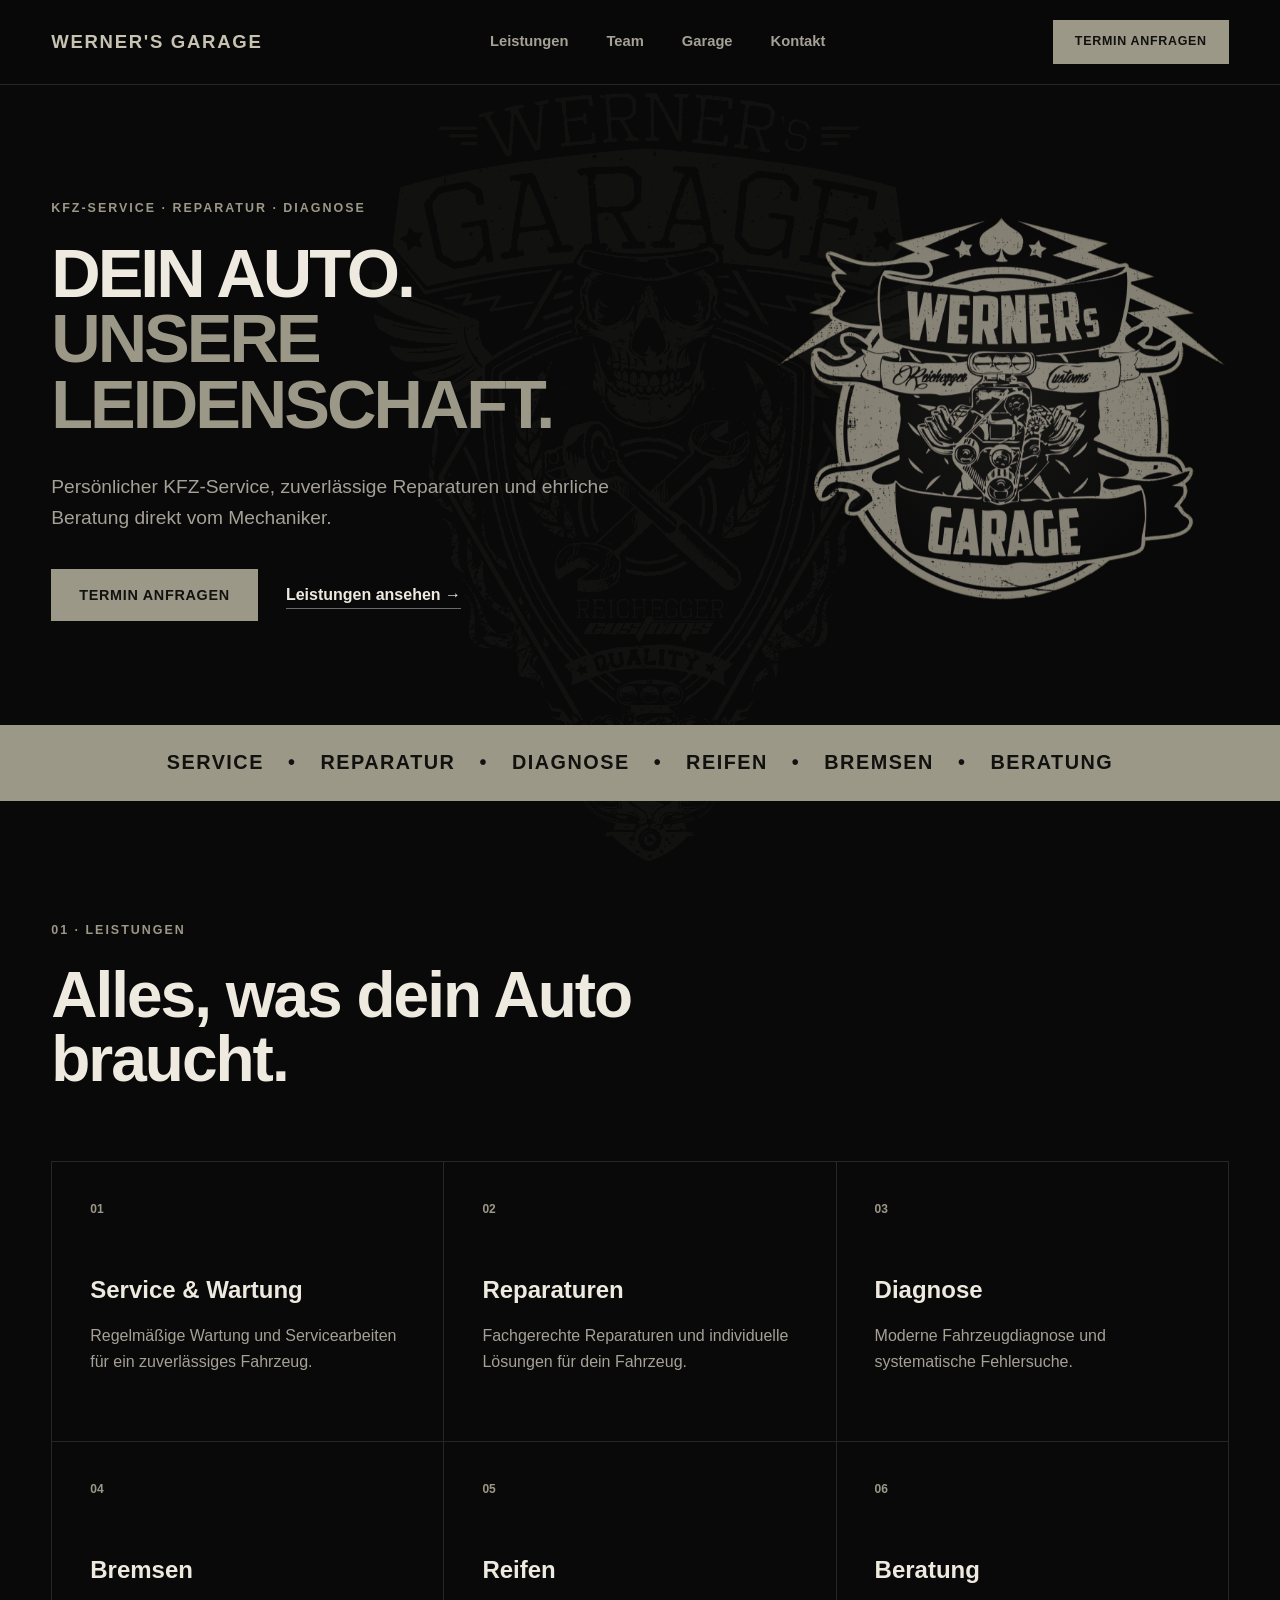
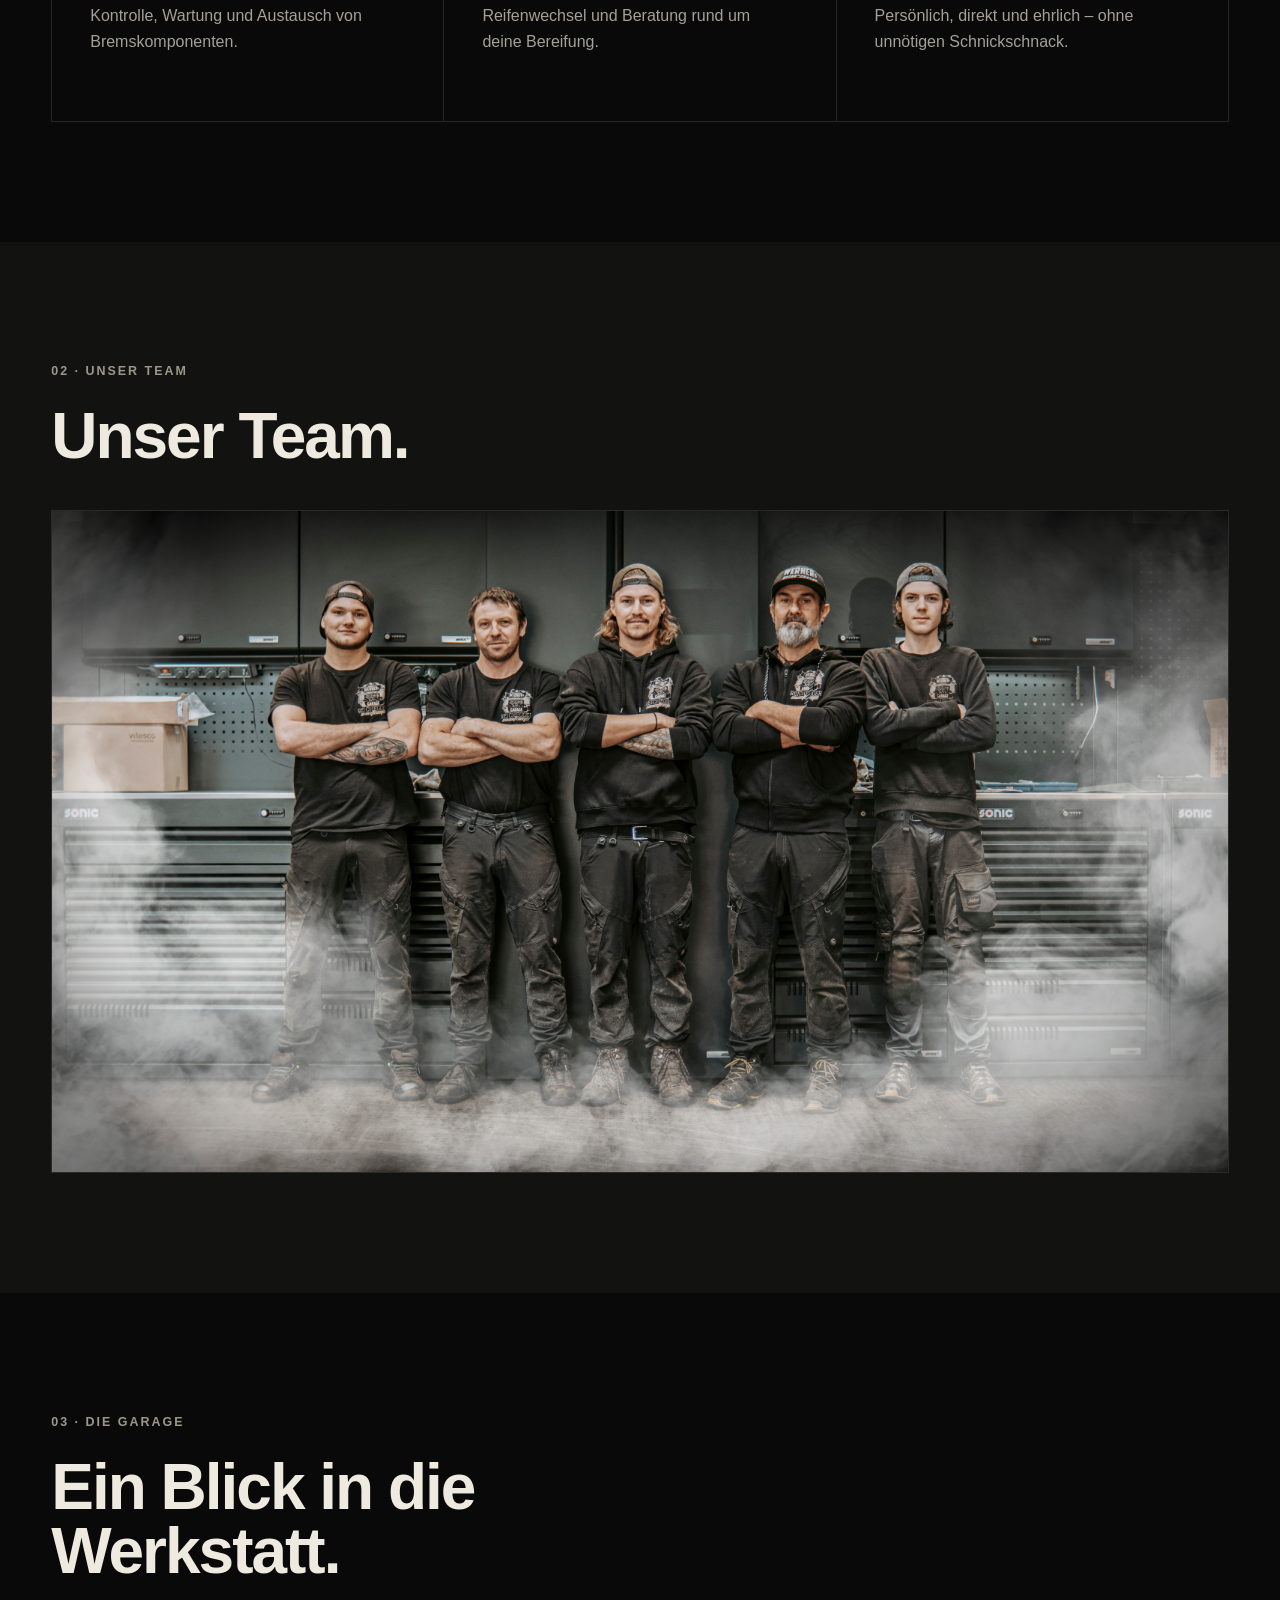
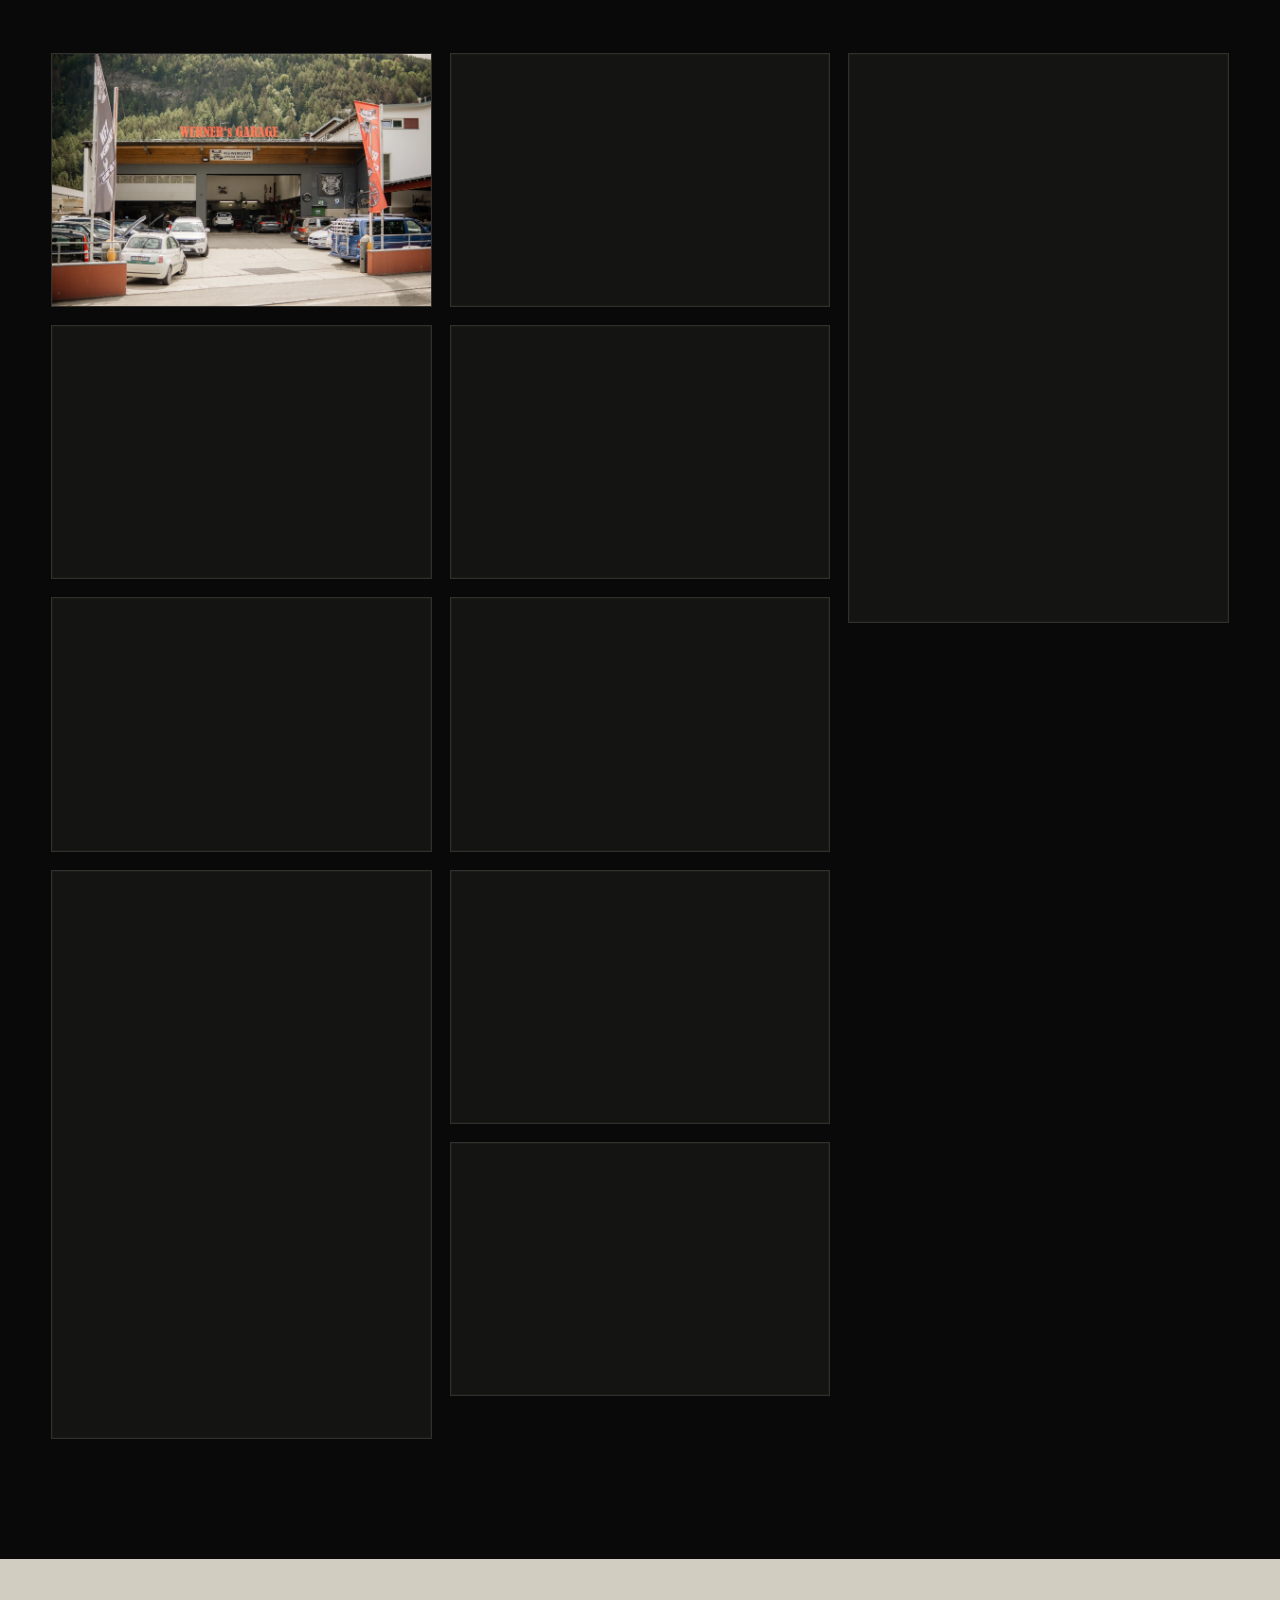
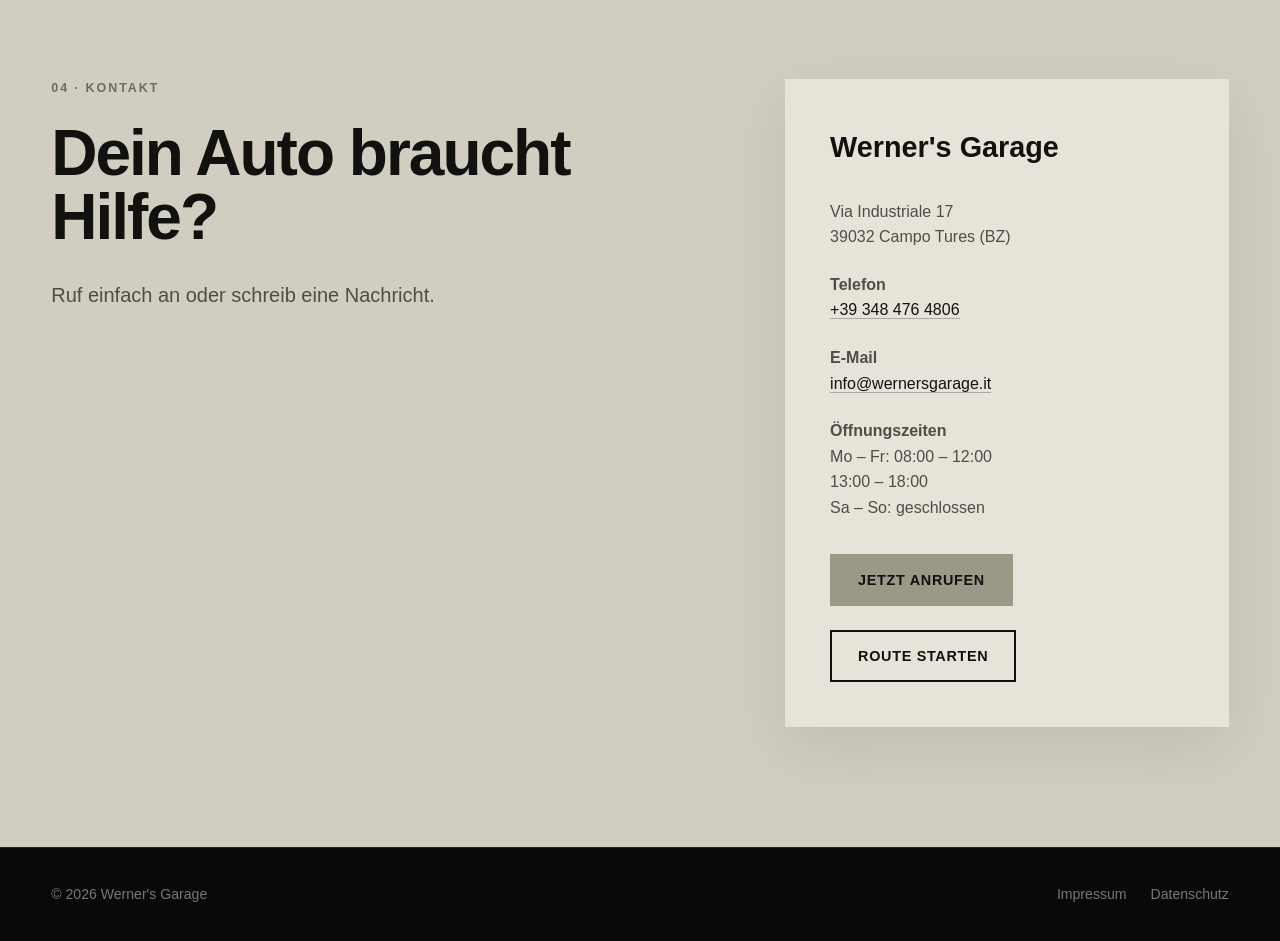
==== commit 7bcc68ea: "responsive" ====
--- a/index.html
+++ b/index.html
@@ -91,13 +91,13 @@
     <!-- SERVICE STRIP -->
     <section class="service-strip">
 
-      <div class="strip-content">
-        SERVICE <span>•</span>
-        REPARATUR <span>•</span>
-        DIAGNOSE <span>•</span>
-        REIFEN <span>•</span>
-        BREMSEN <span>•</span>
-        BERATUNG
+      <div class="strip-content" aria-label="Leistungen">
+        <span class="strip-item">Service</span>
+        <span class="strip-item">Reparatur</span>
+        <span class="strip-item">Diagnose</span>
+        <span class="strip-item">Reifen</span>
+        <span class="strip-item">Bremsen</span>
+        <span class="strip-item">Beratung</span>
       </div>
 
     </section>
@@ -388,7 +388,12 @@
 
           <p>
             <strong>Telefon</strong><br>
-            +39 348 476 4806
+            <a class="contact-link" href="tel:+393484764806">+39 348 476 4806</a>
+          </p>
+
+          <p>
+            <strong>E-Mail</strong><br>
+            <a class="contact-link" href="mailto:info@wernersgarage.it">info@wernersgarage.it</a>
           </p>
 
           <p>
--- a/style.css
+++ b/style.css
@@ -41,7 +41,7 @@
 body::before {
   content: "";
   position: fixed;
-  top: 50%;
+  top: 53%;
   left: 50%;
   width: min(64vw, 820px);
   height: min(88vh, 1100px);
@@ -371,26 +371,33 @@
 .service-strip {
   background: var(--accent);
   color: var(--text-dark);
-
-  overflow: hidden;
-
   padding: 22px 0;
 }
 
 .strip-content {
-  font-size: clamp(1rem, 2vw, 1.5rem);
-
+  width: min(94%, 1500px);
+  margin: 0 auto;
+  display: flex;
+  align-items: center;
+  justify-content: center;
+  flex-wrap: wrap;
+  row-gap: 8px;
+  font-size: clamp(0.9rem, 1.55vw, 1.5rem);
   font-weight: 900;
-
   letter-spacing: 1.5px;
-
+  text-transform: uppercase;
+  text-align: center;
+}
+
+.strip-item {
+  display: inline-flex;
+  align-items: center;
   white-space: nowrap;
-
-  text-align: center;
-}
-
-.strip-content span {
-  margin: 0 24px;
+}
+
+.strip-item:not(:last-child)::after {
+  content: "•";
+  margin: 0 clamp(12px, 2.1vw, 24px);
 }
 
 
@@ -600,6 +607,17 @@
   color: #4f4d46;
 }
 
+.contact-link {
+  color: var(--text-dark);
+  border-bottom: 1px solid rgba(17, 17, 15, 0.28);
+  transition: color 0.2s ease, border-color 0.2s ease;
+}
+
+.contact-link:hover {
+  color: var(--accent-dark);
+  border-color: var(--accent-dark);
+}
+
 .contact-card .button {
   margin-top: 12px;
 }
@@ -702,6 +720,21 @@
     gap: 60px;
   }
 
+  .service-strip {
+    padding: 18px 0;
+  }
+
+  .strip-content {
+    width: min(94%, 760px);
+    font-size: 0.92rem;
+    letter-spacing: 1.2px;
+    row-gap: 7px;
+  }
+
+  .strip-item:not(:last-child)::after {
+    margin: 0 14px;
+  }
+
 }
 
 
@@ -758,6 +791,27 @@
     width: min(82vw, 360px);
   }
 
+  .service-strip {
+    padding: 16px 0;
+  }
+
+  .strip-content {
+    width: min(92%, 430px);
+    display: grid;
+    grid-template-columns: repeat(2, minmax(0, 1fr));
+    gap: 8px 16px;
+    font-size: 0.82rem;
+    letter-spacing: 1px;
+  }
+
+  .strip-item {
+    justify-content: center;
+  }
+
+  .strip-item:not(:last-child)::after {
+    display: none;
+  }
+
   .section {
     padding: 85px 0;
   }
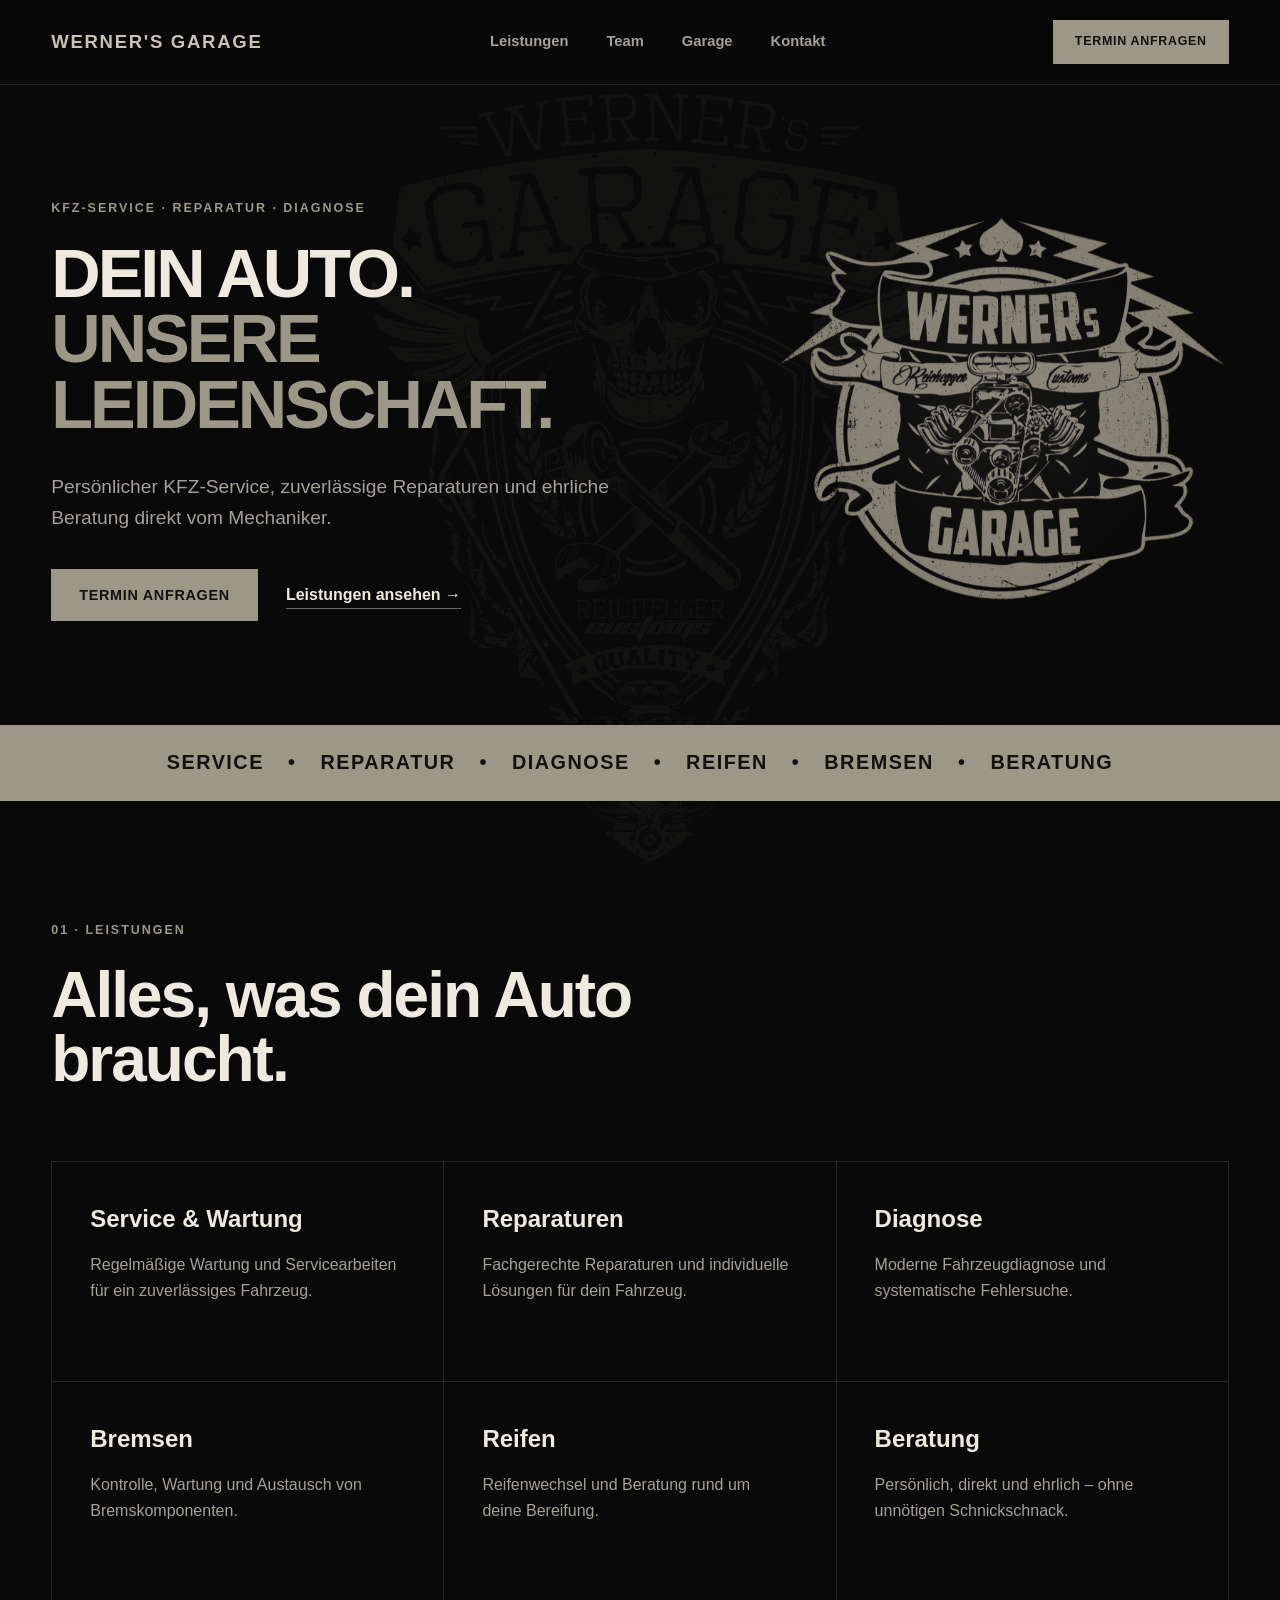
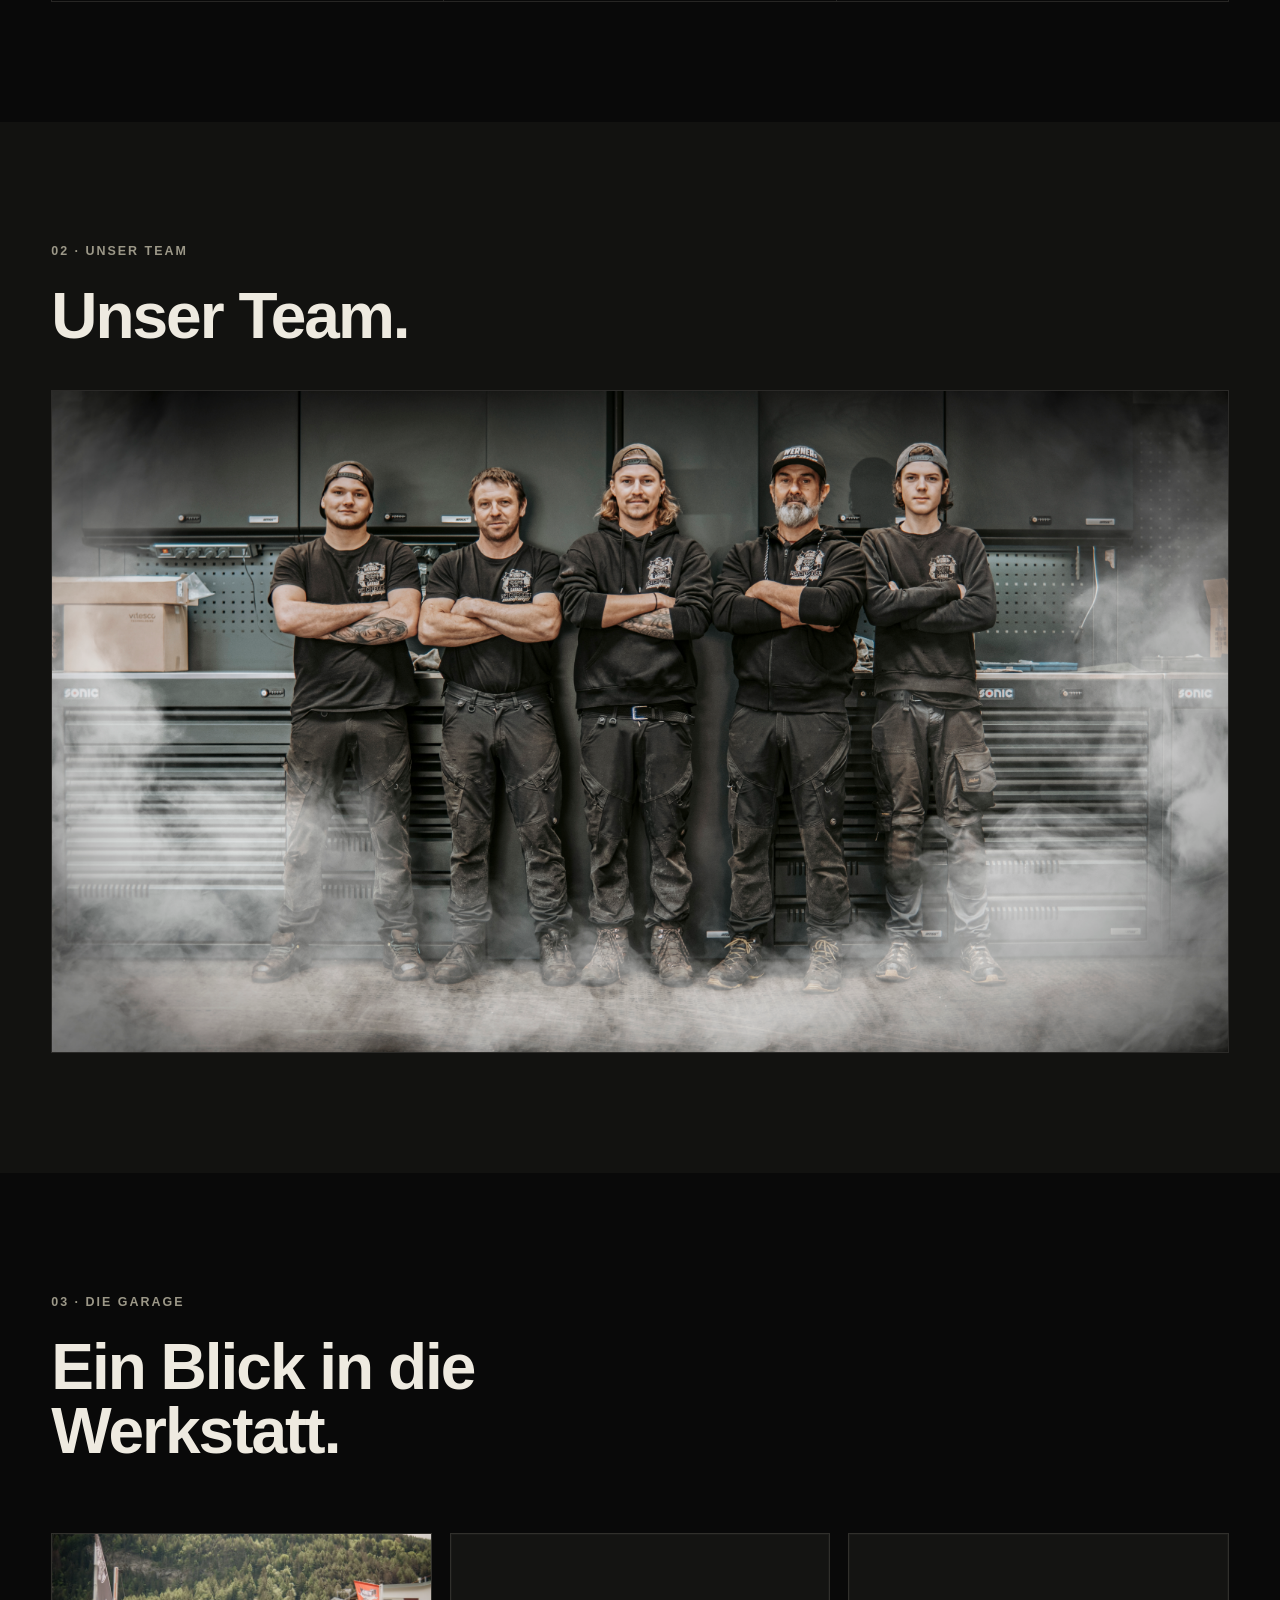
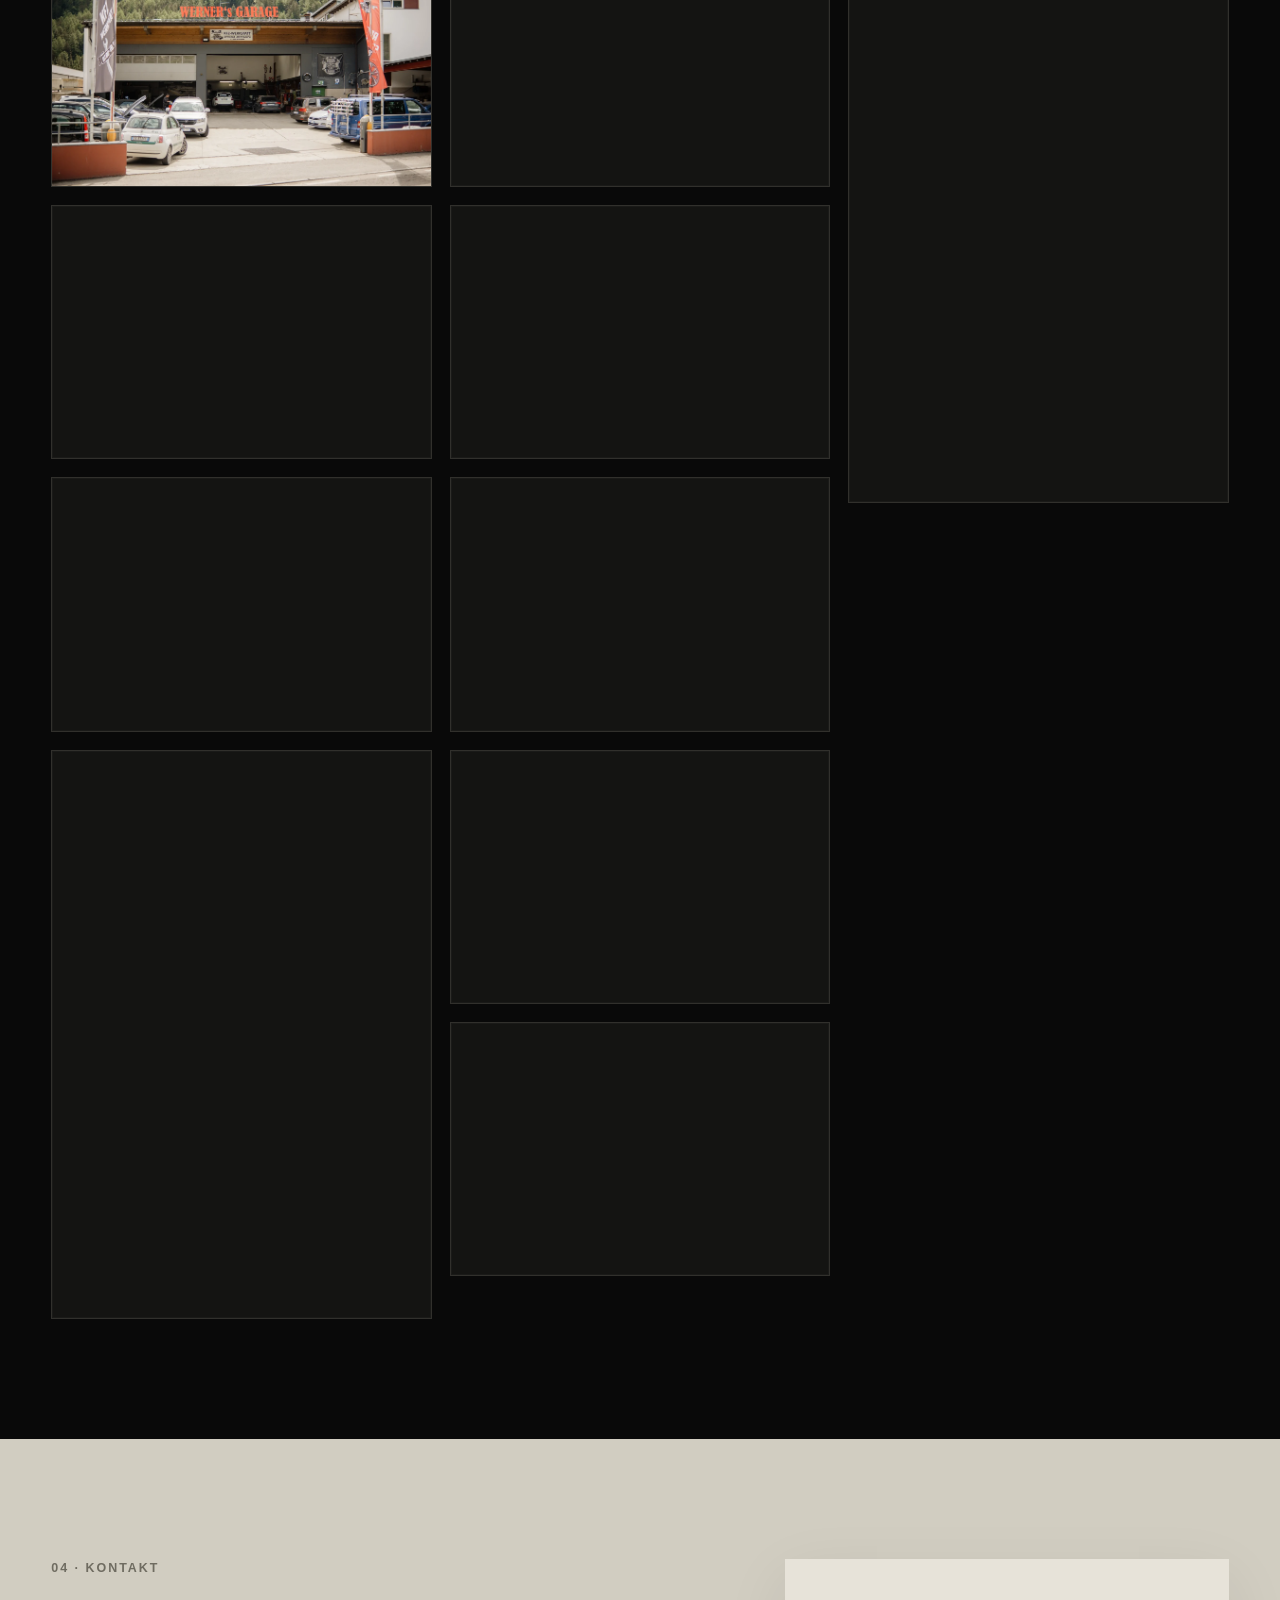
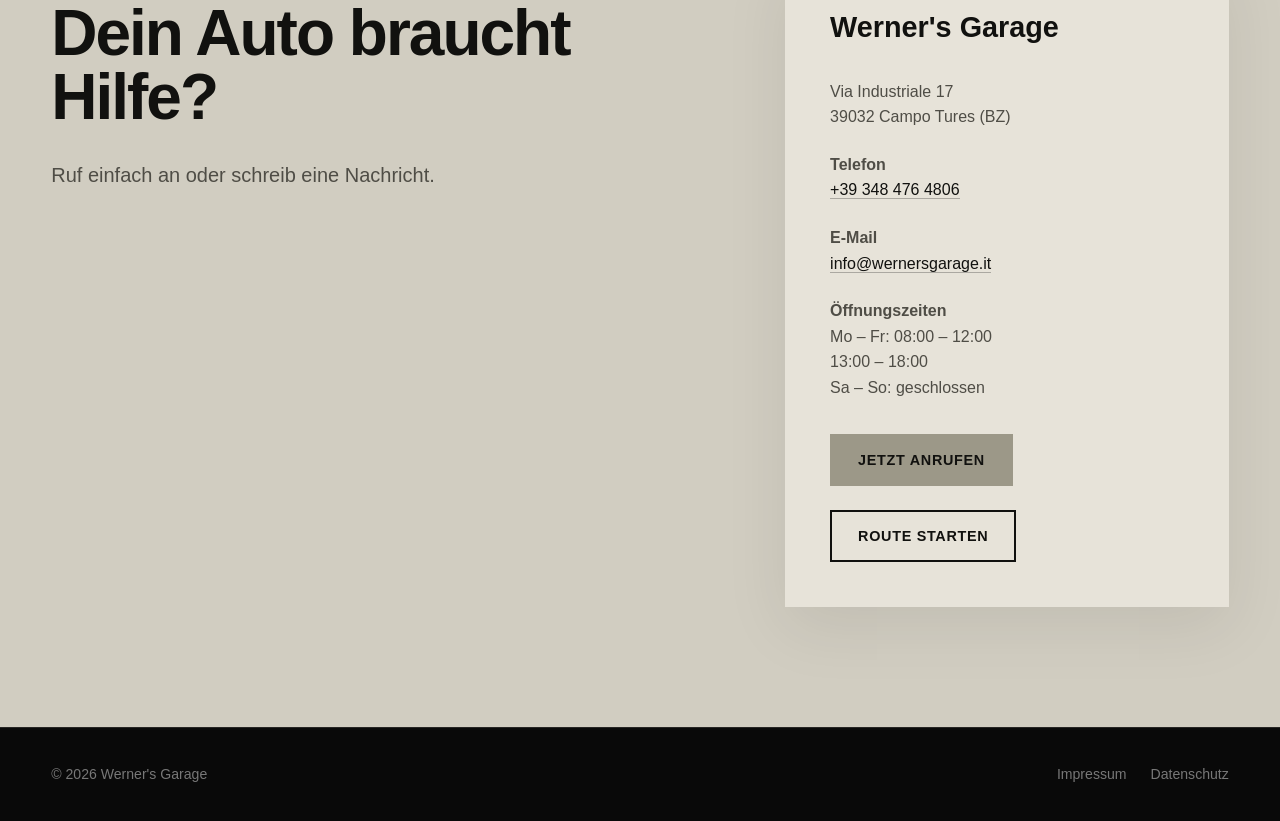
==== commit 0f847afe: "nummern und legal" ====
--- a/index.html
+++ b/index.html
@@ -125,8 +125,6 @@
 
           <article class="service">
 
-            <span class="service-number">01</span>
-
             <h3>Service & Wartung</h3>
 
             <p>
@@ -139,8 +137,6 @@
 
           <article class="service">
 
-            <span class="service-number">02</span>
-
             <h3>Reparaturen</h3>
 
             <p>
@@ -153,8 +149,6 @@
 
           <article class="service">
 
-            <span class="service-number">03</span>
-
             <h3>Diagnose</h3>
 
             <p>
@@ -167,8 +161,6 @@
 
           <article class="service">
 
-            <span class="service-number">04</span>
-
             <h3>Bremsen</h3>
 
             <p>
@@ -181,8 +173,6 @@
 
           <article class="service">
 
-            <span class="service-number">05</span>
-
             <h3>Reifen</h3>
 
             <p>
@@ -194,8 +184,6 @@
 
 
           <article class="service">
-
-            <span class="service-number">06</span>
 
             <h3>Beratung</h3>
 
--- a/style.css
+++ b/style.css
@@ -444,7 +444,7 @@
 }
 
 .service {
-  min-height: 280px;
+  min-height: 220px;
 
   padding: 38px;
 
@@ -460,16 +460,6 @@
   background: #1a1916;
 }
 
-.service-number {
-  display: block;
-
-  color: var(--accent);
-
-  font-size: 0.75rem;
-  font-weight: 800;
-
-  margin-bottom: 52px;
-}
 
 .service h3 {
   font-size: 1.5rem;
@@ -830,10 +820,6 @@
     padding: 30px;
   }
 
-  .service-number {
-    margin-bottom: 35px;
-  }
-
   .team-header {
     margin-bottom: 28px;
   }
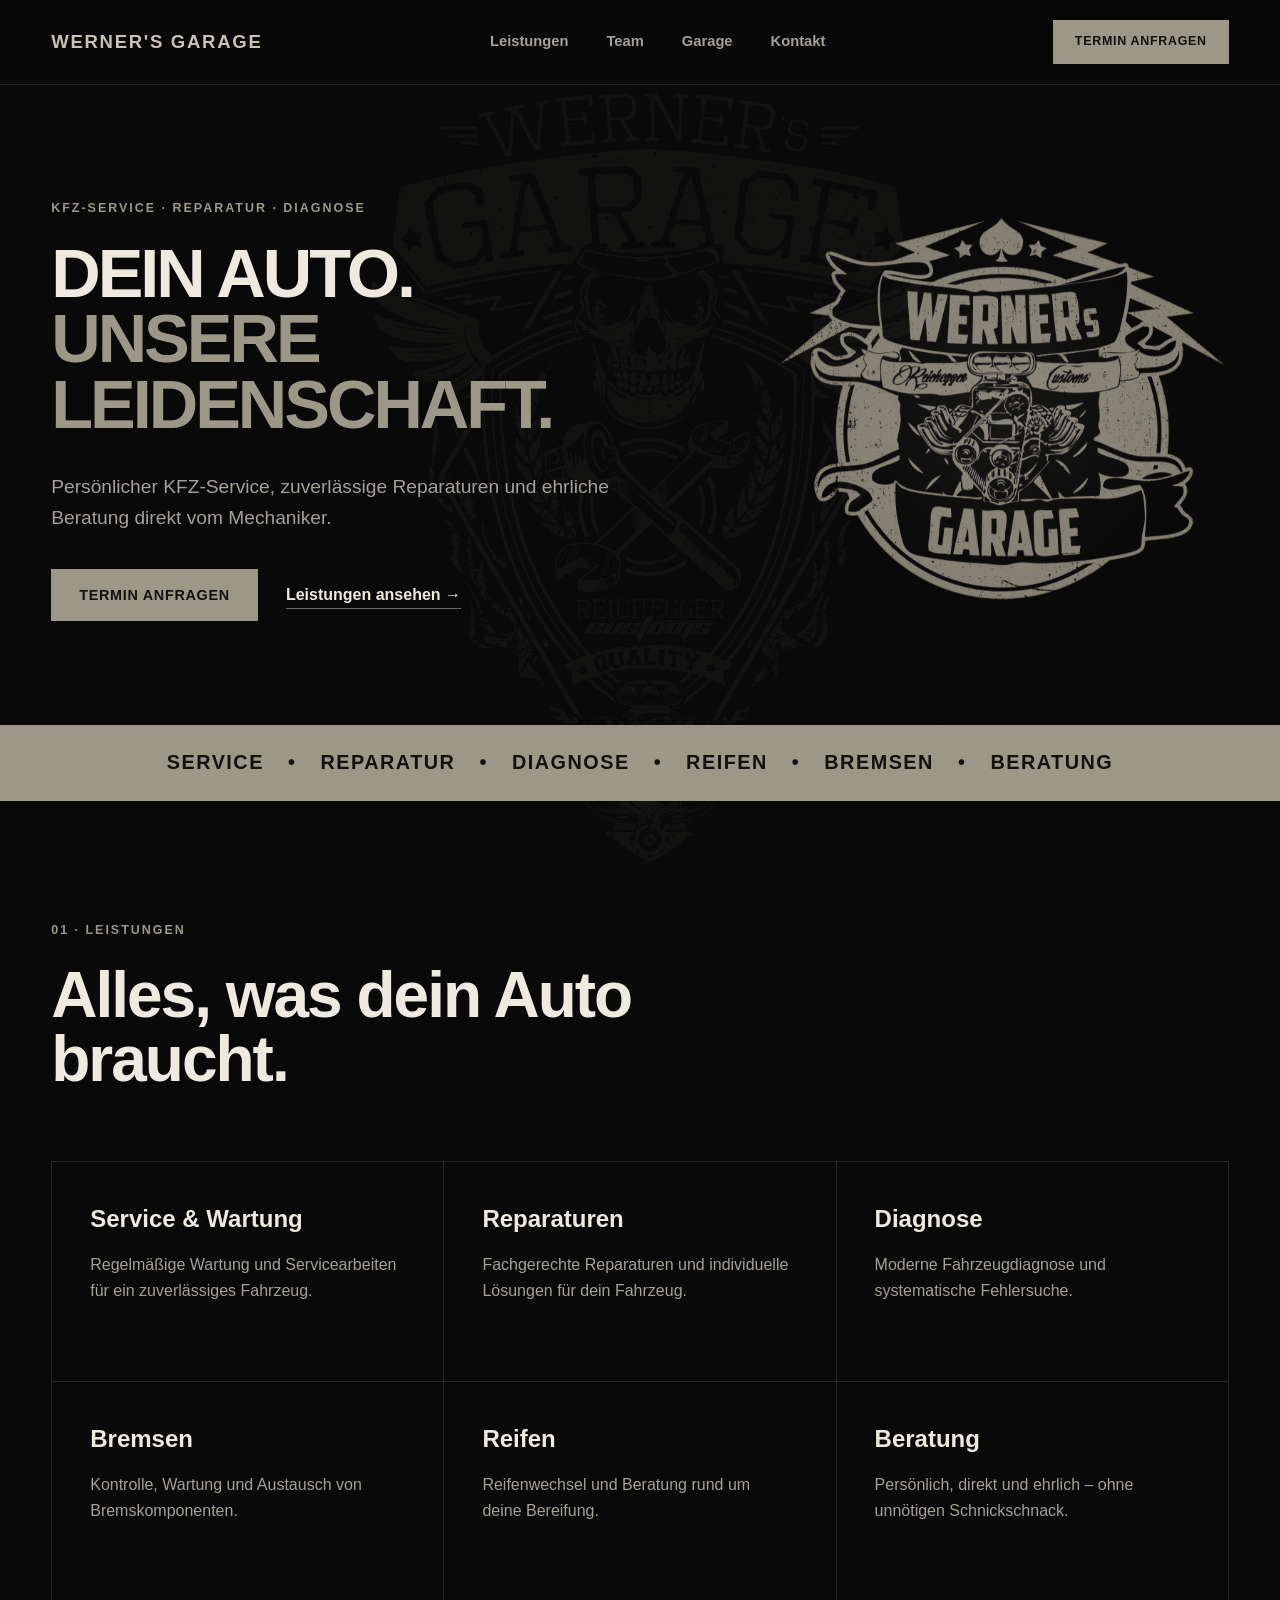
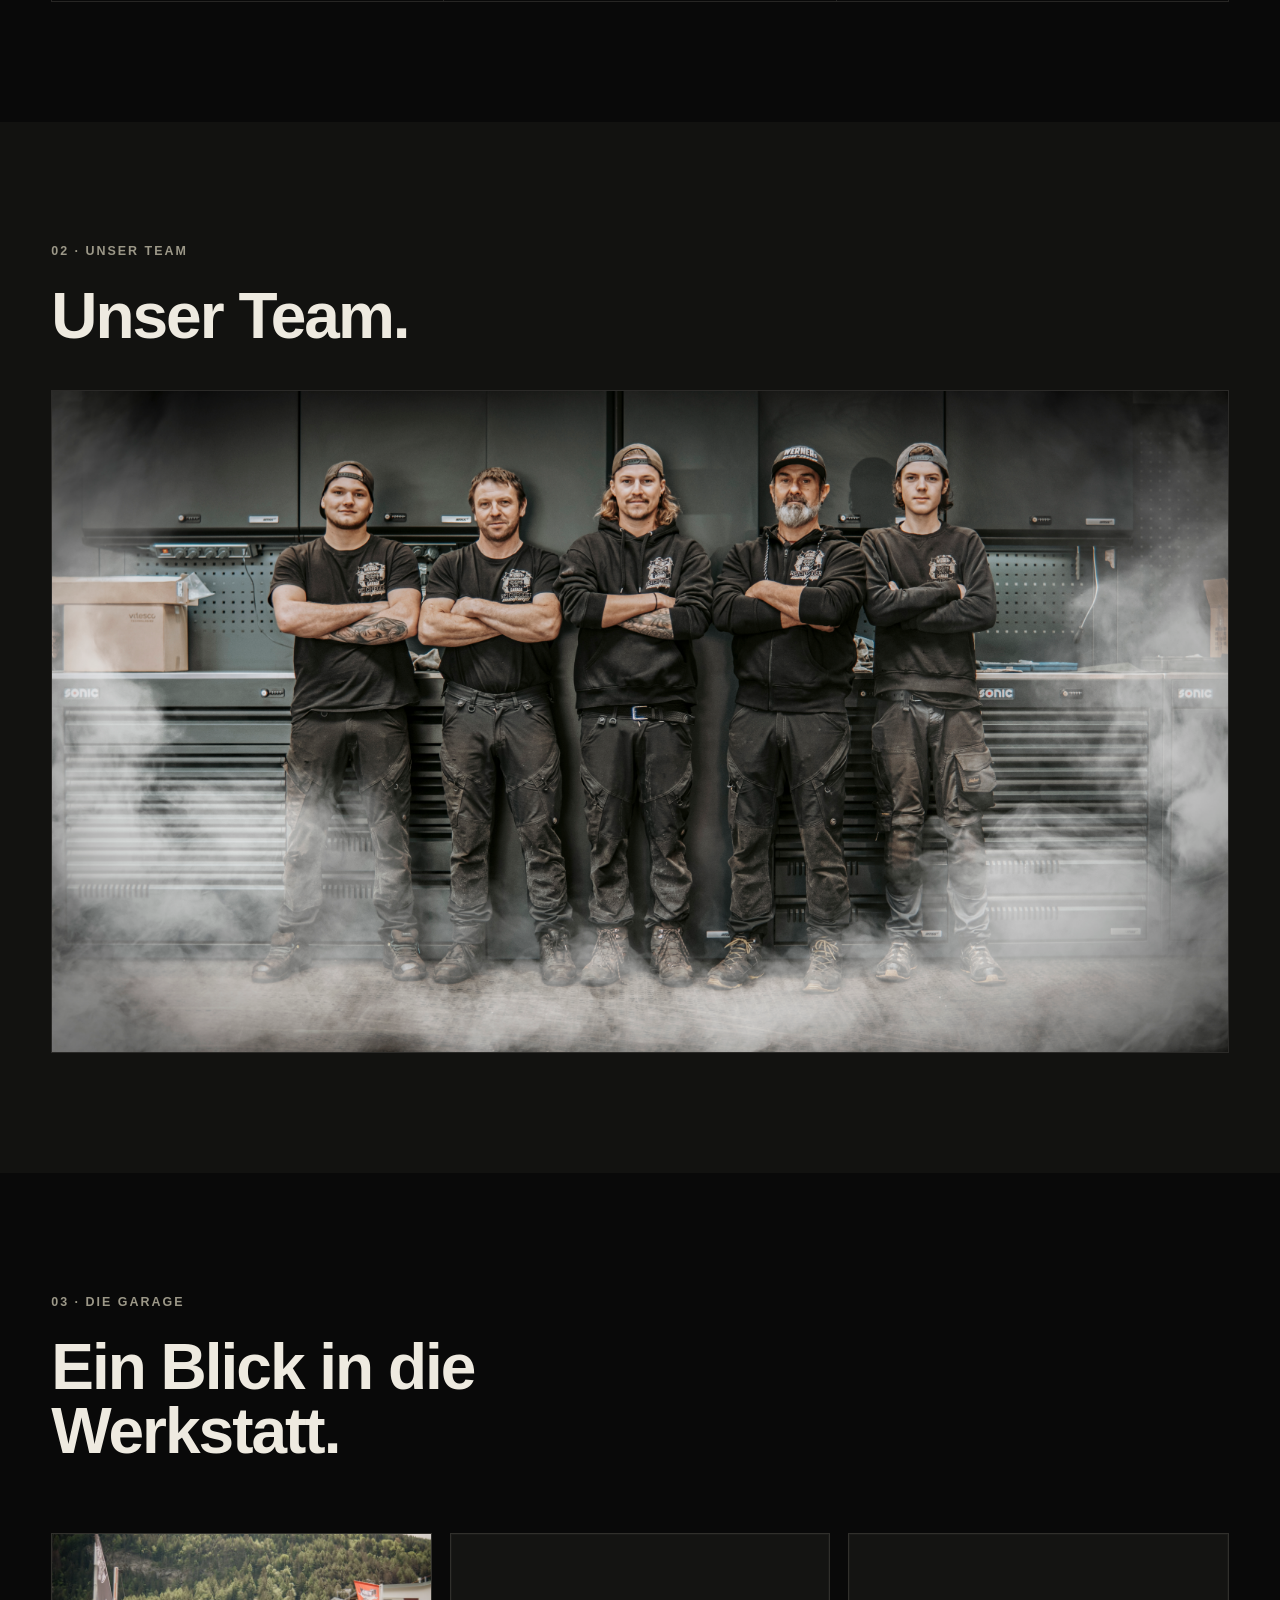
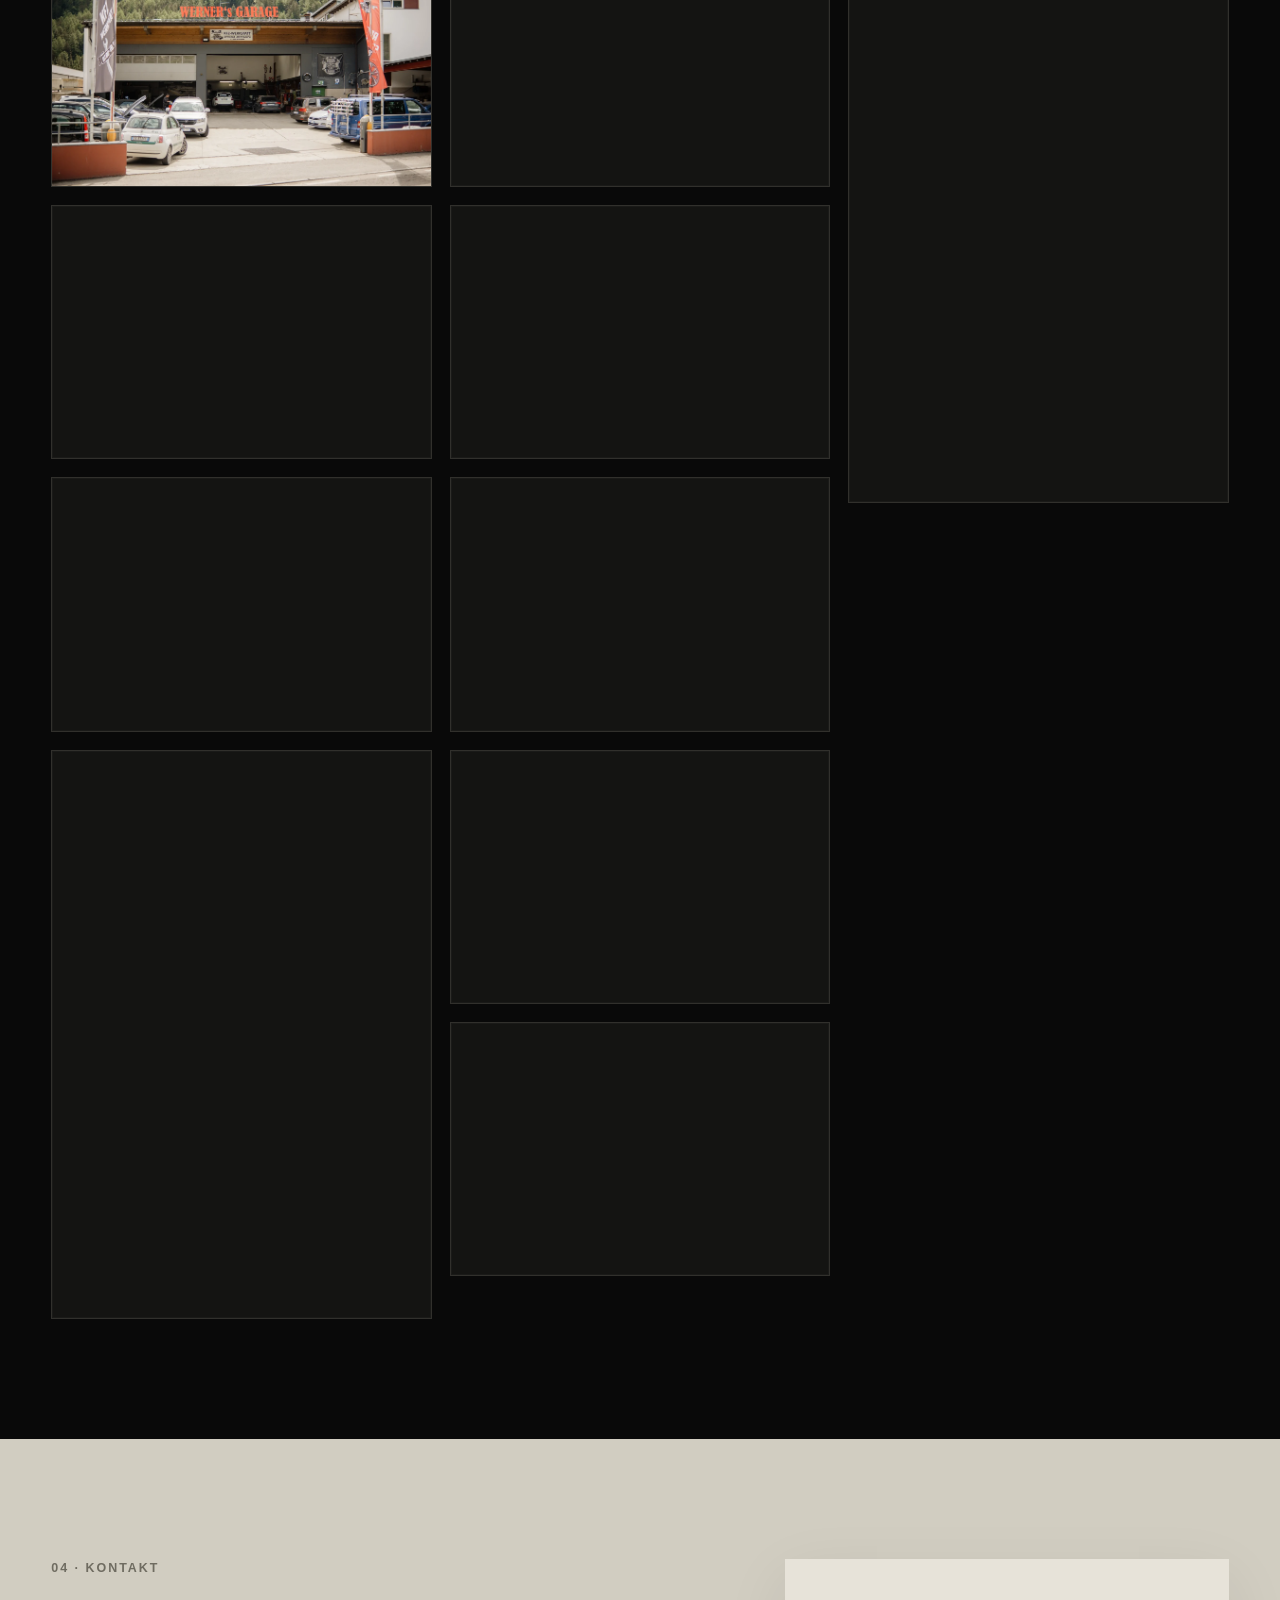
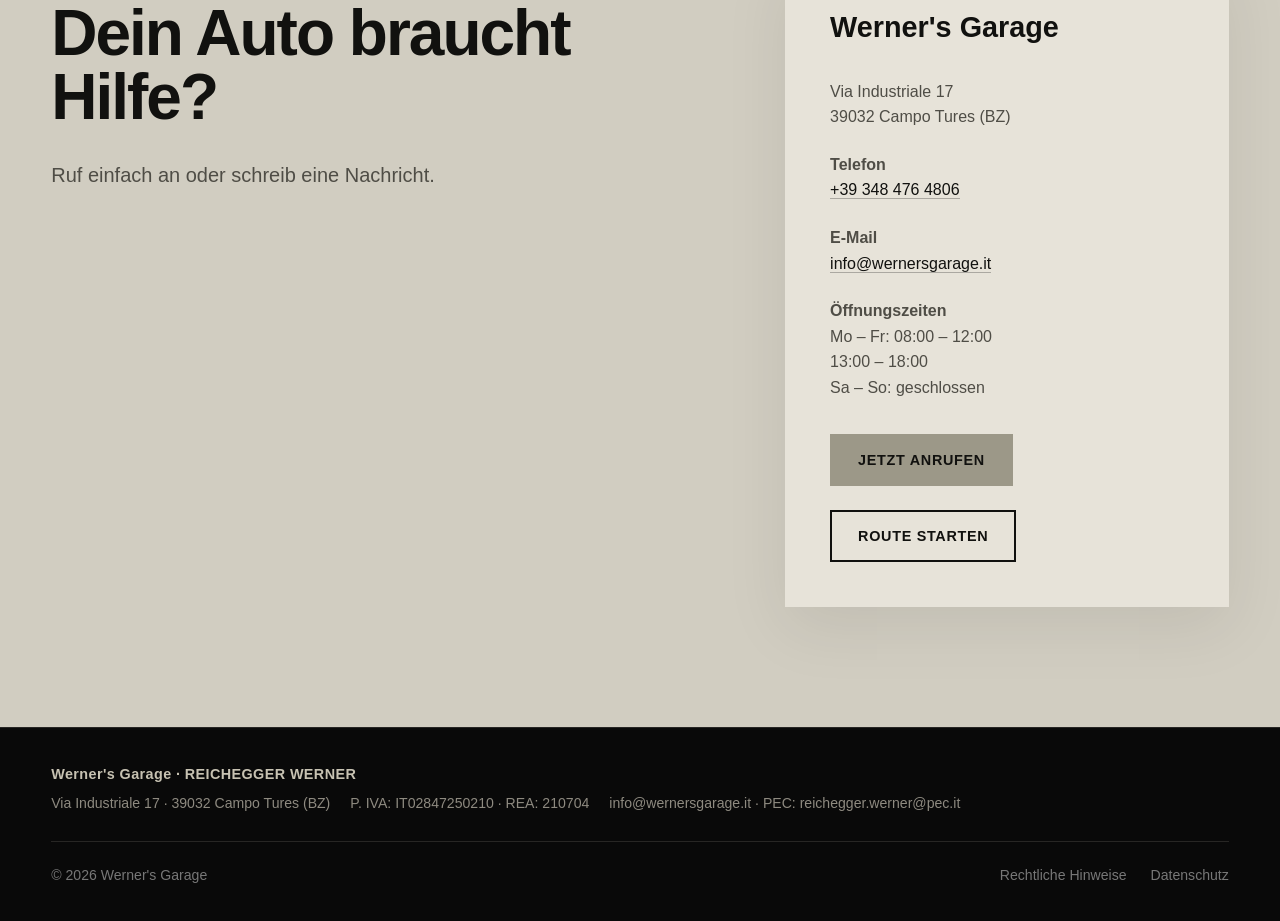
==== commit ca8c2174: "legal requirements" ====
--- a/index.html
+++ b/index.html
@@ -411,15 +411,24 @@
 
   <footer class="footer">
 
-    <div class="container footer-inner">
-
-      <p>
-        © 2026 Werner's Garage
-      </p>
-
-      <div>
-        <a href="#">Impressum</a>
-        <a href="#">Datenschutz</a>
+    <div class="container footer-content">
+
+      <div class="footer-business">
+        <strong>Werner's Garage · REICHEGGER WERNER</strong>
+        <span>Via Industriale 17 · 39032 Campo Tures (BZ)</span>
+        <span>P. IVA: IT02847250210 · REA: 210704</span>
+        <span>
+          <a href="mailto:info@wernersgarage.it">info@wernersgarage.it</a> ·
+          <a href="mailto:reichegger.werner@pec.it">PEC: reichegger.werner@pec.it</a>
+        </span>
+      </div>
+
+      <div class="footer-bottom">
+        <p>© 2026 Werner's Garage</p>
+        <div class="footer-links">
+          <a href="rechtliche-hinweise.html">Rechtliche Hinweise</a>
+          <a href="datenschutz.html">Datenschutz</a>
+        </div>
       </div>
 
     </div>
--- a/style.css
+++ b/style.css
@@ -841,4 +841,156 @@
     flex-direction: column;
   }
 
-}+}
+/* =========================
+   FOOTER / RECHTLICHES
+========================= */
+.footer-content {
+  display: grid;
+  gap: 26px;
+}
+
+.footer-business {
+  display: flex;
+  flex-wrap: wrap;
+  gap: 7px 20px;
+  color: #8e8a80;
+  line-height: 1.55;
+}
+
+.footer-business strong {
+  width: 100%;
+  color: var(--accent-light);
+  font-size: 0.9rem;
+  letter-spacing: 0.4px;
+}
+
+.footer-business a,
+.footer-links a {
+  transition: color 0.2s ease;
+}
+
+.footer-bottom {
+  display: flex;
+  align-items: center;
+  justify-content: space-between;
+  gap: 24px;
+  padding-top: 22px;
+  border-top: 1px solid var(--border);
+}
+
+.footer-links {
+  display: flex;
+  gap: 24px;
+}
+
+.legal-main {
+  min-height: calc(100vh - 180px);
+  padding: 80px 0 110px;
+}
+
+.legal-shell {
+  max-width: 900px;
+}
+
+.legal-back {
+  display: inline-block;
+  margin-bottom: 38px;
+  color: var(--accent-light);
+  font-size: 0.86rem;
+  font-weight: 800;
+  letter-spacing: 1px;
+  text-transform: uppercase;
+}
+
+.legal-page-title {
+  font-size: clamp(2.7rem, 6vw, 5.8rem);
+  line-height: 0.98;
+  letter-spacing: -2px;
+  margin-bottom: 54px;
+}
+
+.legal-card {
+  background: rgba(20, 20, 18, 0.86);
+  border: 1px solid var(--border);
+  padding: clamp(28px, 5vw, 54px);
+}
+
+.legal-card h2 {
+  margin-top: 42px;
+  margin-bottom: 14px;
+  font-size: 1.35rem;
+  color: var(--accent-light);
+}
+
+.legal-card h2:first-child {
+  margin-top: 0;
+}
+
+.legal-card p,
+.legal-card li {
+  color: var(--muted);
+}
+
+.legal-card p + p {
+  margin-top: 14px;
+}
+
+.legal-card ul {
+  margin: 12px 0 0 20px;
+}
+
+.legal-card a {
+  color: var(--accent-light);
+  text-decoration: underline;
+  text-underline-offset: 3px;
+}
+
+.legal-meta {
+  display: grid;
+  grid-template-columns: 180px 1fr;
+  gap: 8px 22px;
+}
+
+.legal-meta dt {
+  color: var(--accent);
+  font-weight: 700;
+}
+
+.legal-meta dd {
+  color: var(--text);
+}
+
+@media (max-width: 600px) {
+  .footer-business {
+    flex-direction: column;
+    gap: 5px;
+  }
+
+  .footer-bottom {
+    align-items: flex-start;
+    flex-direction: column;
+  }
+
+  .footer-links {
+    flex-direction: column;
+    gap: 8px;
+  }
+
+  .legal-main {
+    padding: 55px 0 80px;
+  }
+
+  .legal-page-title {
+    margin-bottom: 36px;
+  }
+
+  .legal-meta {
+    grid-template-columns: 1fr;
+    gap: 3px;
+  }
+
+  .legal-meta dd {
+    margin-bottom: 12px;
+  }
+}
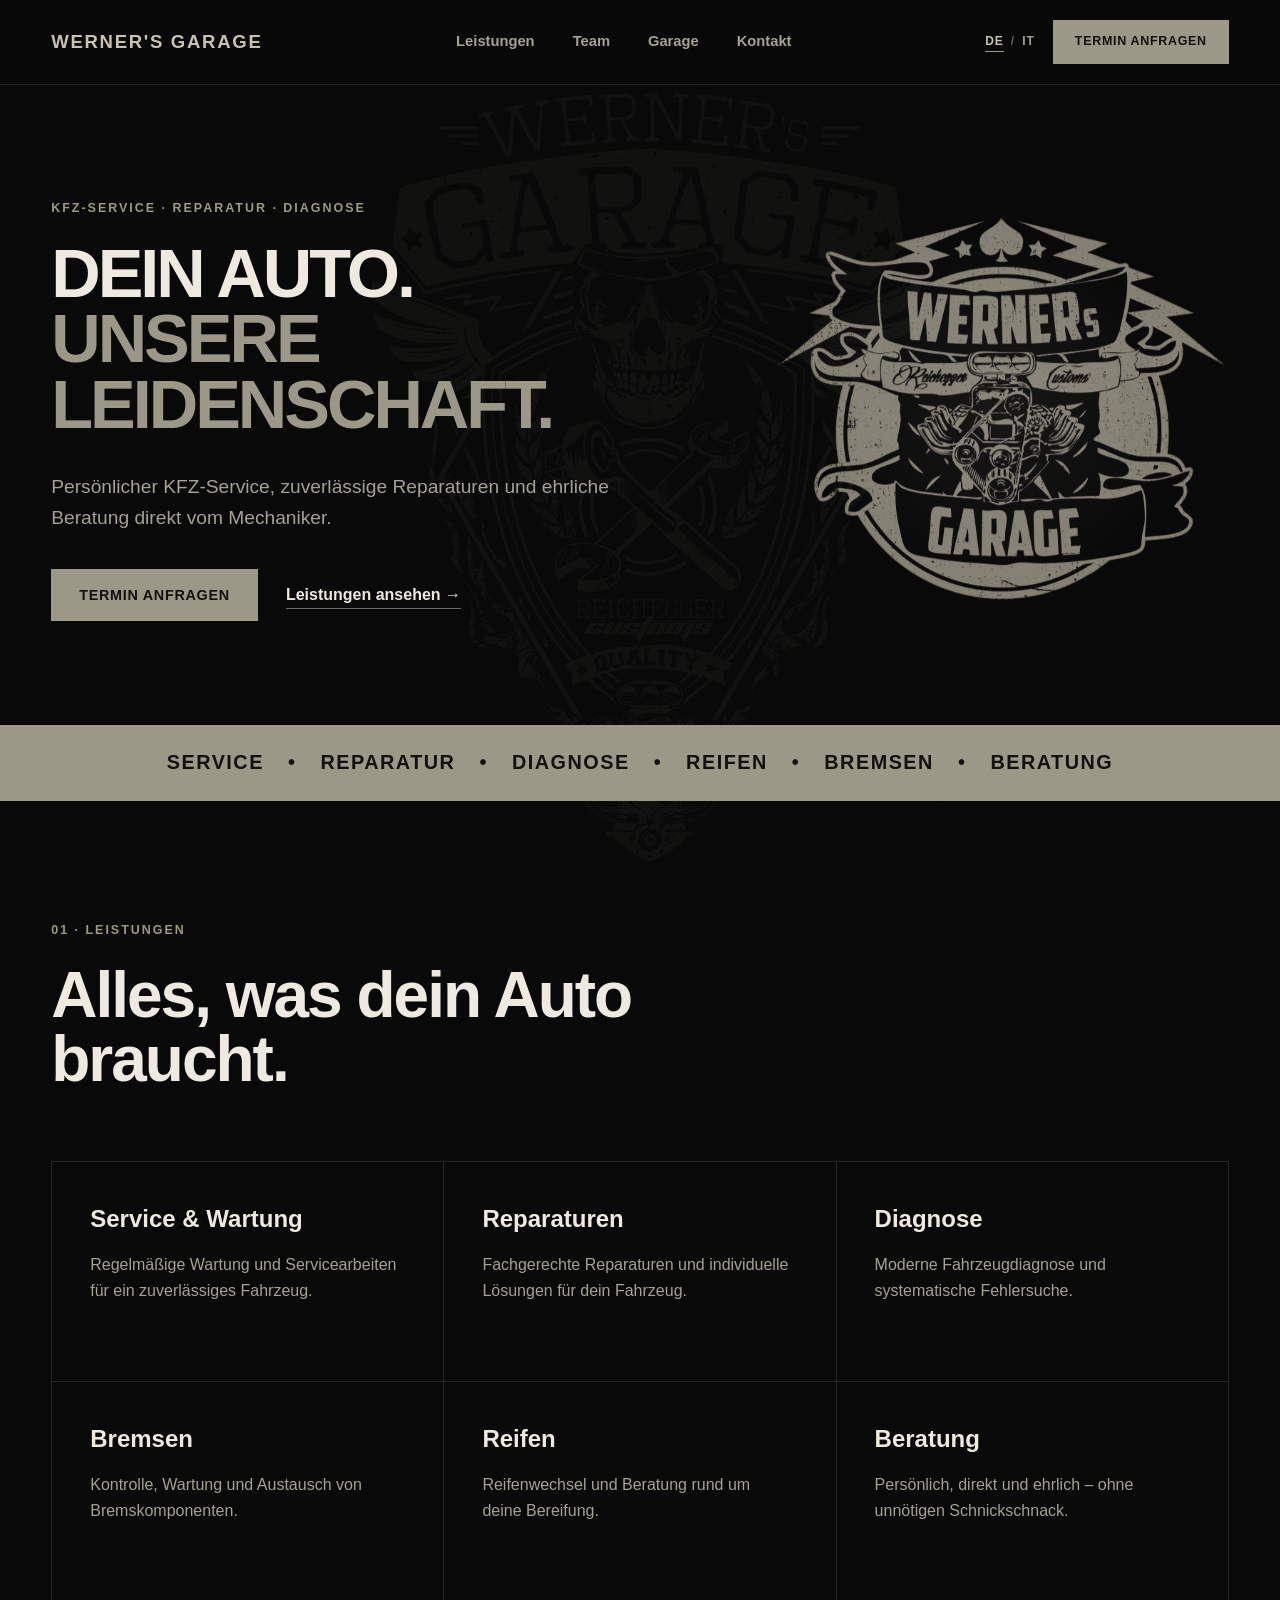
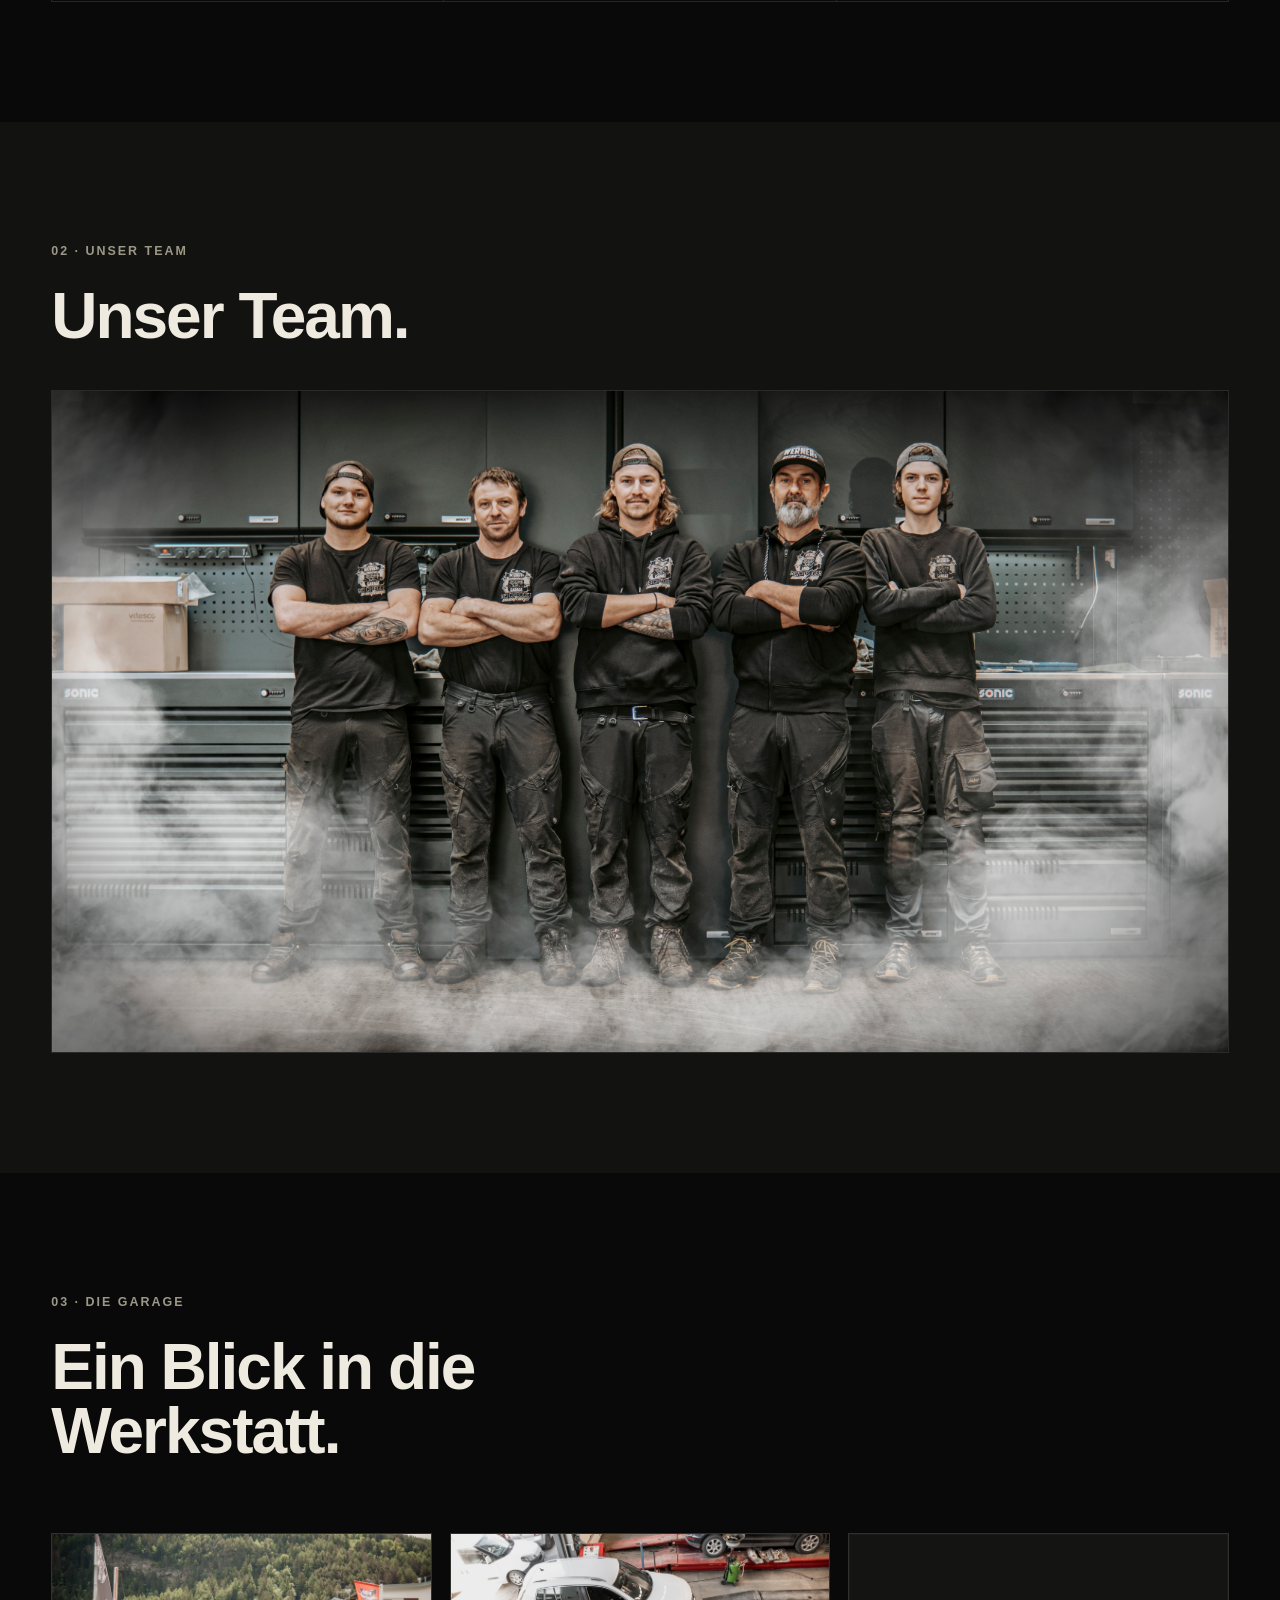
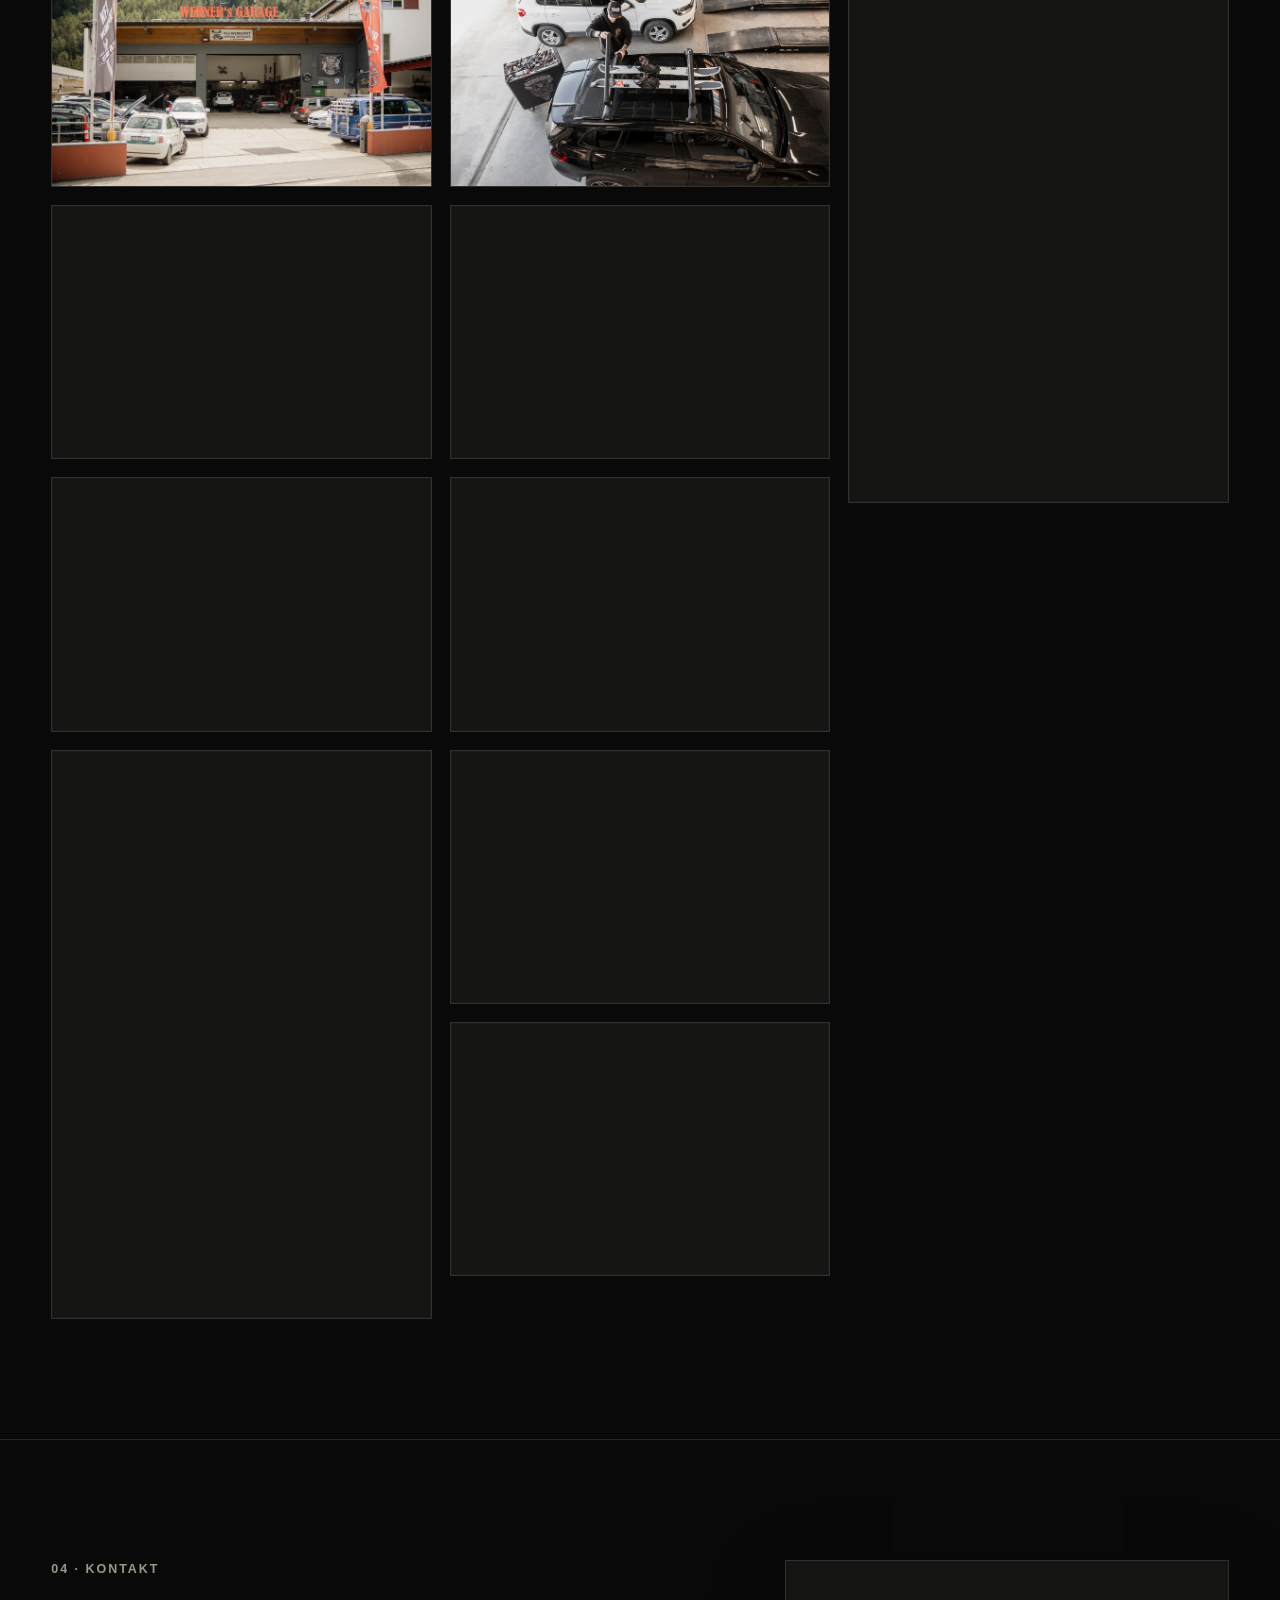
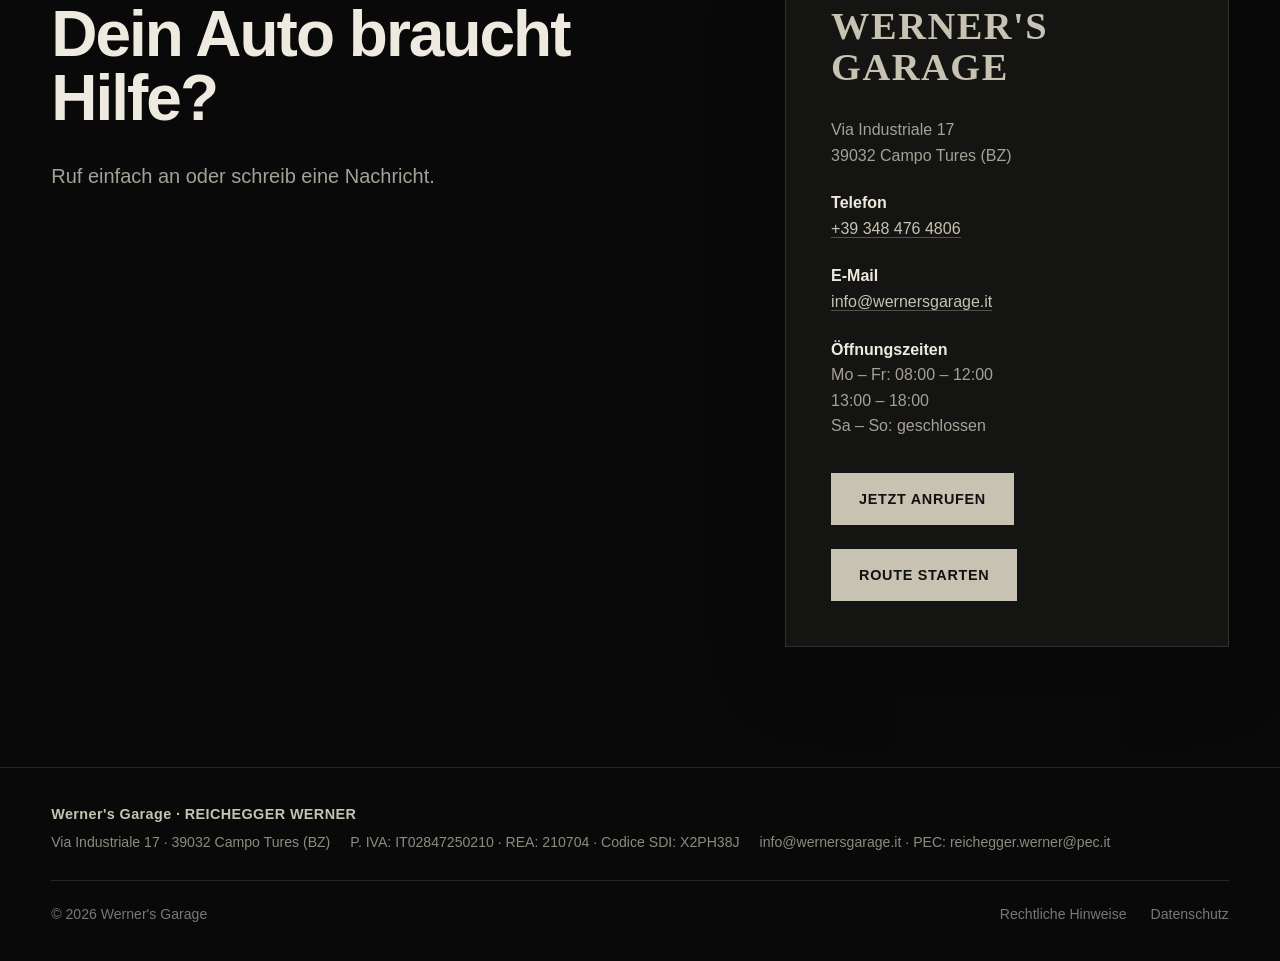
==== commit ddf5e941: "codice sdi" ====
--- a/index.html
+++ b/index.html
@@ -12,6 +12,8 @@
     content="Werner's Garage – KFZ-Service, Reparaturen, Reifen und Diagnose. Persönlich, zuverlässig und unkompliziert."
   >
 
+  <link rel="alternate" hreflang="de" href="index.html">
+  <link rel="alternate" hreflang="it" href="it.html">
   <link rel="stylesheet" href="style.css">
 </head>
 
@@ -32,9 +34,17 @@
         <a href="#kontakt">Kontakt</a>
       </nav>
 
-      <a href="#kontakt" class="button button-small">
-        Termin anfragen
-      </a>
+      <div class="nav-actions">
+        <div class="language-switch" aria-label="Sprache">
+          <a href="index.html" class="active" lang="de" aria-current="page">DE</a>
+          <span aria-hidden="true">/</span>
+          <a href="it.html" lang="it">IT</a>
+        </div>
+
+        <a href="#kontakt" class="button button-small">
+          Termin anfragen
+        </a>
+      </div>
 
     </div>
 
@@ -416,7 +426,7 @@
       <div class="footer-business">
         <strong>Werner's Garage · REICHEGGER WERNER</strong>
         <span>Via Industriale 17 · 39032 Campo Tures (BZ)</span>
-        <span>P. IVA: IT02847250210 · REA: 210704</span>
+        <span>P. IVA: IT02847250210 · REA: 210704 · Codice SDI: X2PH38J</span>
         <span>
           <a href="mailto:info@wernersgarage.it">info@wernersgarage.it</a> ·
           <a href="mailto:reichegger.werner@pec.it">PEC: reichegger.werner@pec.it</a>
@@ -436,8 +446,6 @@
   </footer>
 
 
-  <script src="script.js"></script>
-
 </body>
 
 </html>
--- a/style.css
+++ b/style.css
@@ -162,6 +162,39 @@
 }
 
 
+
+.nav-actions {
+  display: flex;
+  align-items: center;
+  justify-content: flex-end;
+  gap: 18px;
+}
+
+.language-switch {
+  display: inline-flex;
+  align-items: center;
+  gap: 7px;
+  color: #66645d;
+  font-size: 0.75rem;
+  font-weight: 800;
+  letter-spacing: 1px;
+}
+
+.language-switch a {
+  color: var(--muted);
+  transition: color 0.2s ease;
+}
+
+.language-switch a:hover,
+.language-switch a.active {
+  color: var(--accent-light);
+}
+
+.language-switch a.active {
+  border-bottom: 1px solid var(--accent);
+}
+
+
 /* =========================
    BUTTONS
 ========================= */
@@ -549,13 +582,13 @@
 ========================= */
 
 .contact-section {
-  background: rgba(216, 212, 200, 0.97);
-
-  color: var(--text-dark);
+  background: var(--bg);
+  color: var(--text);
+  border-top: 1px solid var(--border);
 }
 
 .contact-section .eyebrow {
-  color: var(--accent-dark);
+  color: var(--accent);
 }
 
 .contact-grid {
@@ -573,39 +606,44 @@
 
   margin-top: 30px;
 
-  color: #4f4d46;
+  color: var(--muted);
 }
 
 .contact-card {
-  background: #e7e3d9;
-
+  background: var(--bg-soft);
   padding: 45px;
-
-  box-shadow:
-    0 20px 60px rgba(0, 0, 0, 0.08);
+  border: 1px solid var(--border);
+  box-shadow: 0 22px 70px rgba(0, 0, 0, 0.28);
 }
 
 .contact-card h3 {
-  font-size: 1.8rem;
-
-  margin-bottom: 28px;
+  font-family: "Rockwell Extra Bold", Rockwell, Georgia, serif;
+  font-size: clamp(1.9rem, 3vw, 2.45rem);
+  line-height: 1.05;
+  letter-spacing: 0.04em;
+  text-transform: uppercase;
+  color: var(--accent-light);
+  margin-bottom: 30px;
 }
 
 .contact-card p {
   margin-bottom: 22px;
-
-  color: #4f4d46;
+  color: var(--muted);
+}
+
+.contact-card strong {
+  color: var(--text);
 }
 
 .contact-link {
-  color: var(--text-dark);
-  border-bottom: 1px solid rgba(17, 17, 15, 0.28);
+  color: var(--accent-light);
+  border-bottom: 1px solid rgba(199, 194, 178, 0.35);
   transition: color 0.2s ease, border-color 0.2s ease;
 }
 
 .contact-link:hover {
-  color: var(--accent-dark);
-  border-color: var(--accent-dark);
+  color: var(--text);
+  border-color: var(--text);
 }
 
 .contact-card .button {
@@ -620,16 +658,18 @@
   margin-top: 12px;
 }
 
-.button-outline {
+.contact-section .button,
+.contact-section .button-outline {
+  background: var(--accent-light);
+  color: var(--text-dark);
+  border-color: var(--accent-light);
+}
+
+.contact-section .button:hover,
+.contact-section .button-outline:hover {
   background: transparent;
-  color: var(--text-dark);
-  border-color: var(--text-dark);
-}
-
-.button-outline:hover {
-  background: var(--text-dark);
   color: var(--accent-light);
-  border-color: var(--text-dark);
+  border-color: var(--accent-light);
 }
 
 
@@ -674,6 +714,10 @@
 
   .nav {
     grid-template-columns: 1fr auto;
+  }
+
+  .nav-actions {
+    gap: 12px;
   }
 
   .navigation {
@@ -757,6 +801,15 @@
 
   .header .button-small {
     display: none;
+  }
+
+  .nav-actions {
+    gap: 0;
+  }
+
+  .language-switch {
+    font-size: 0.72rem;
+    gap: 6px;
   }
 
   .hero {
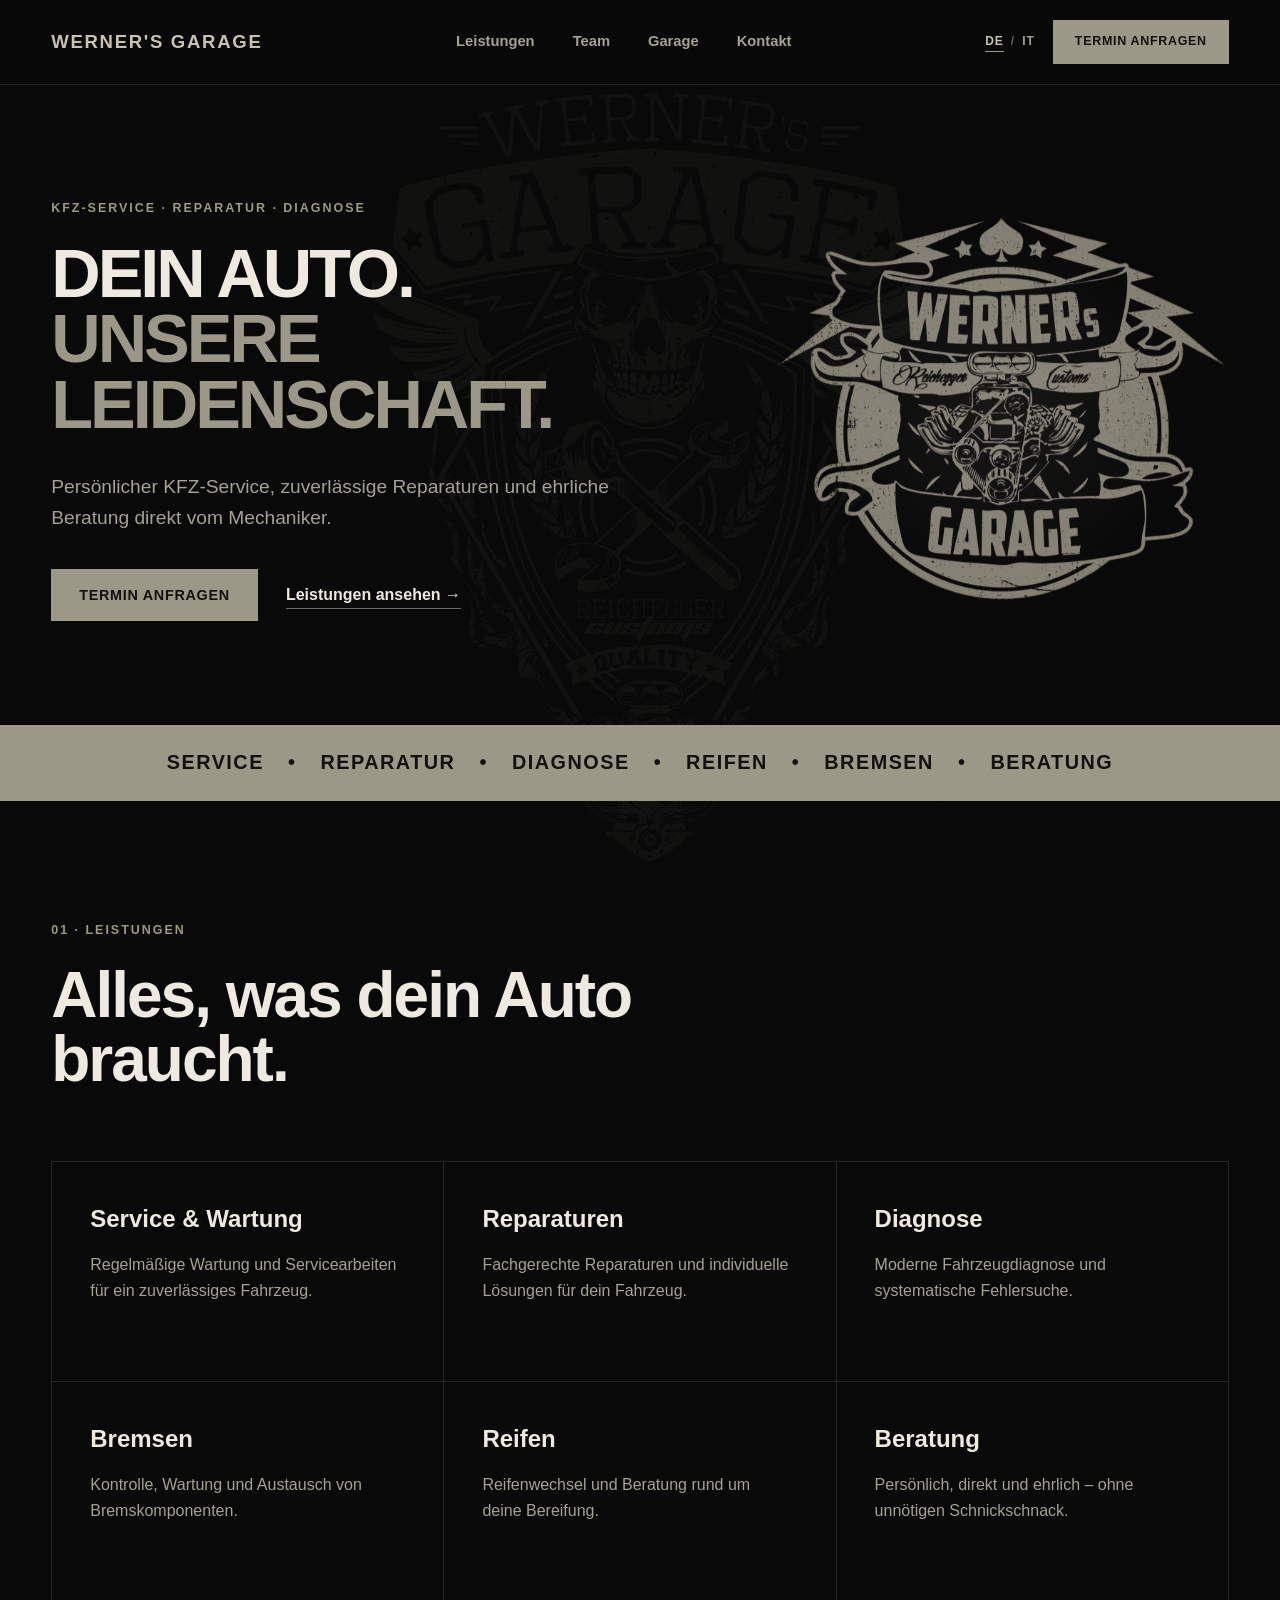
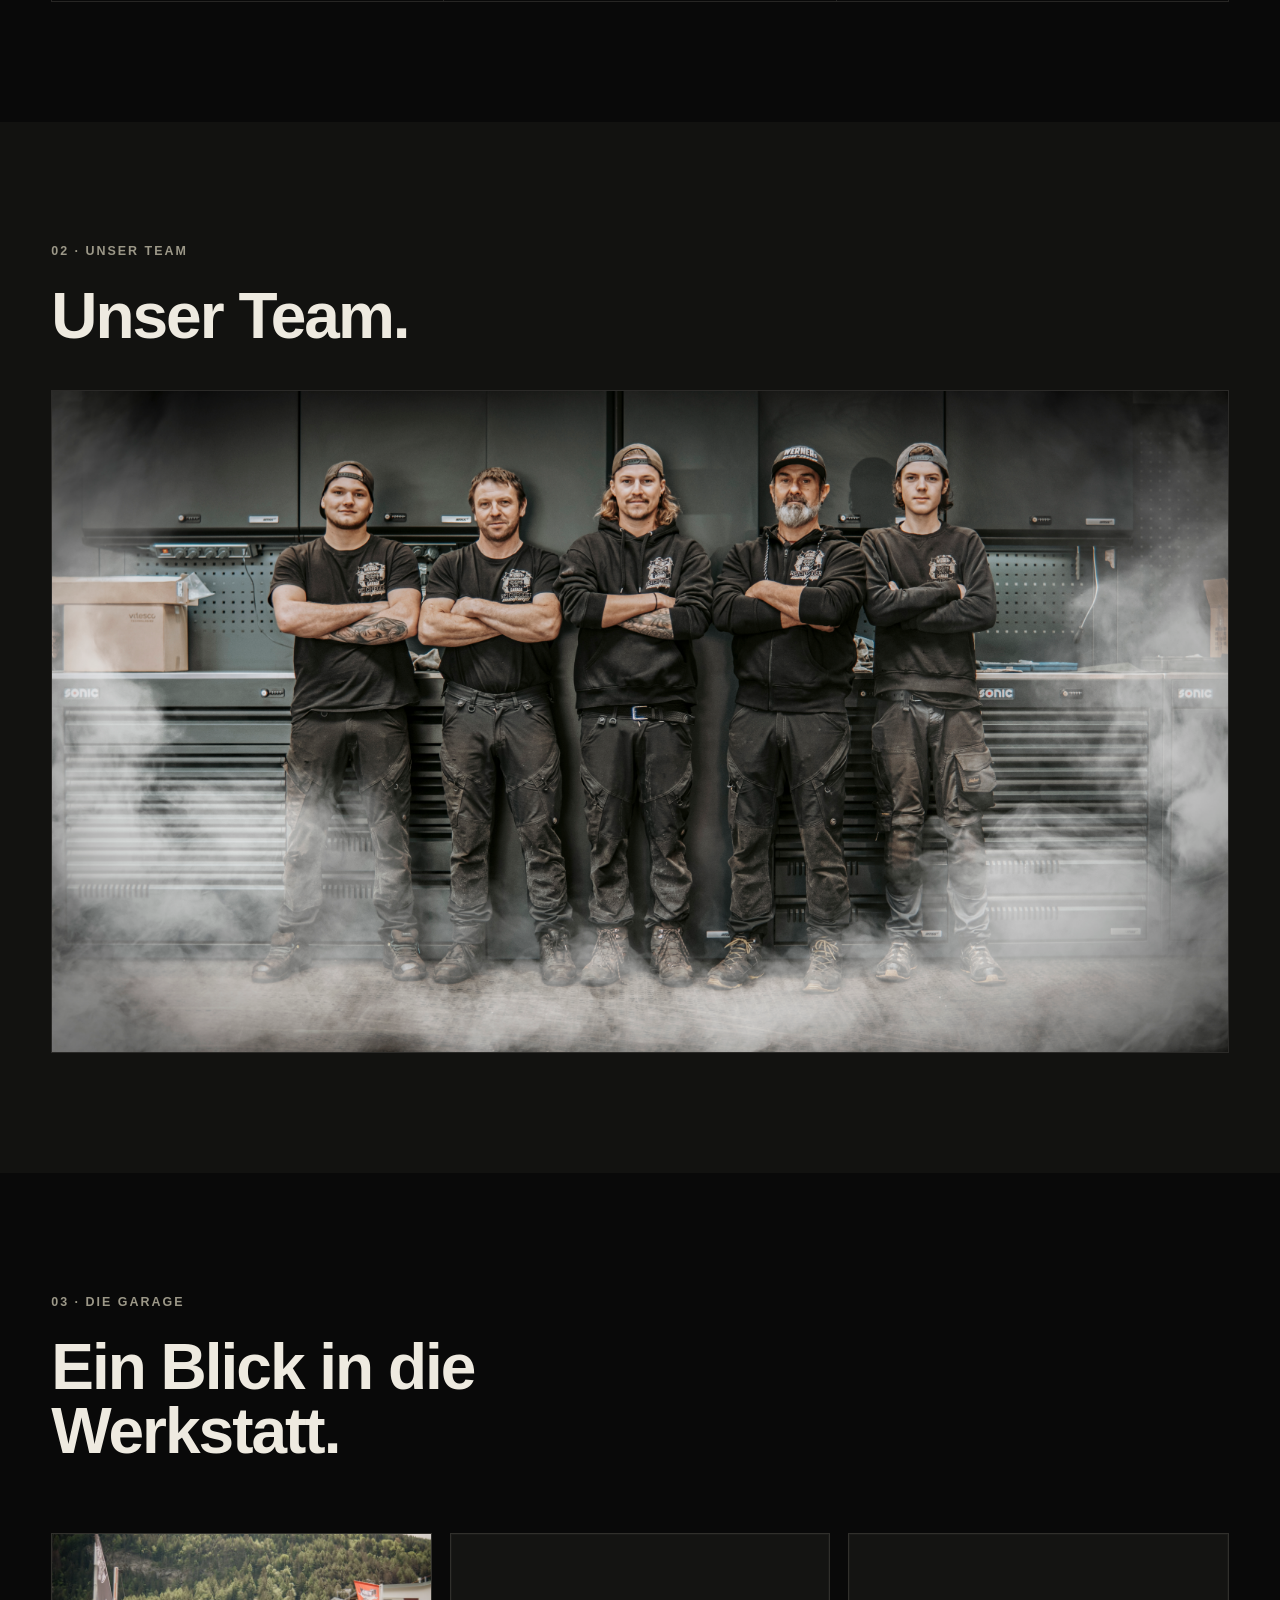
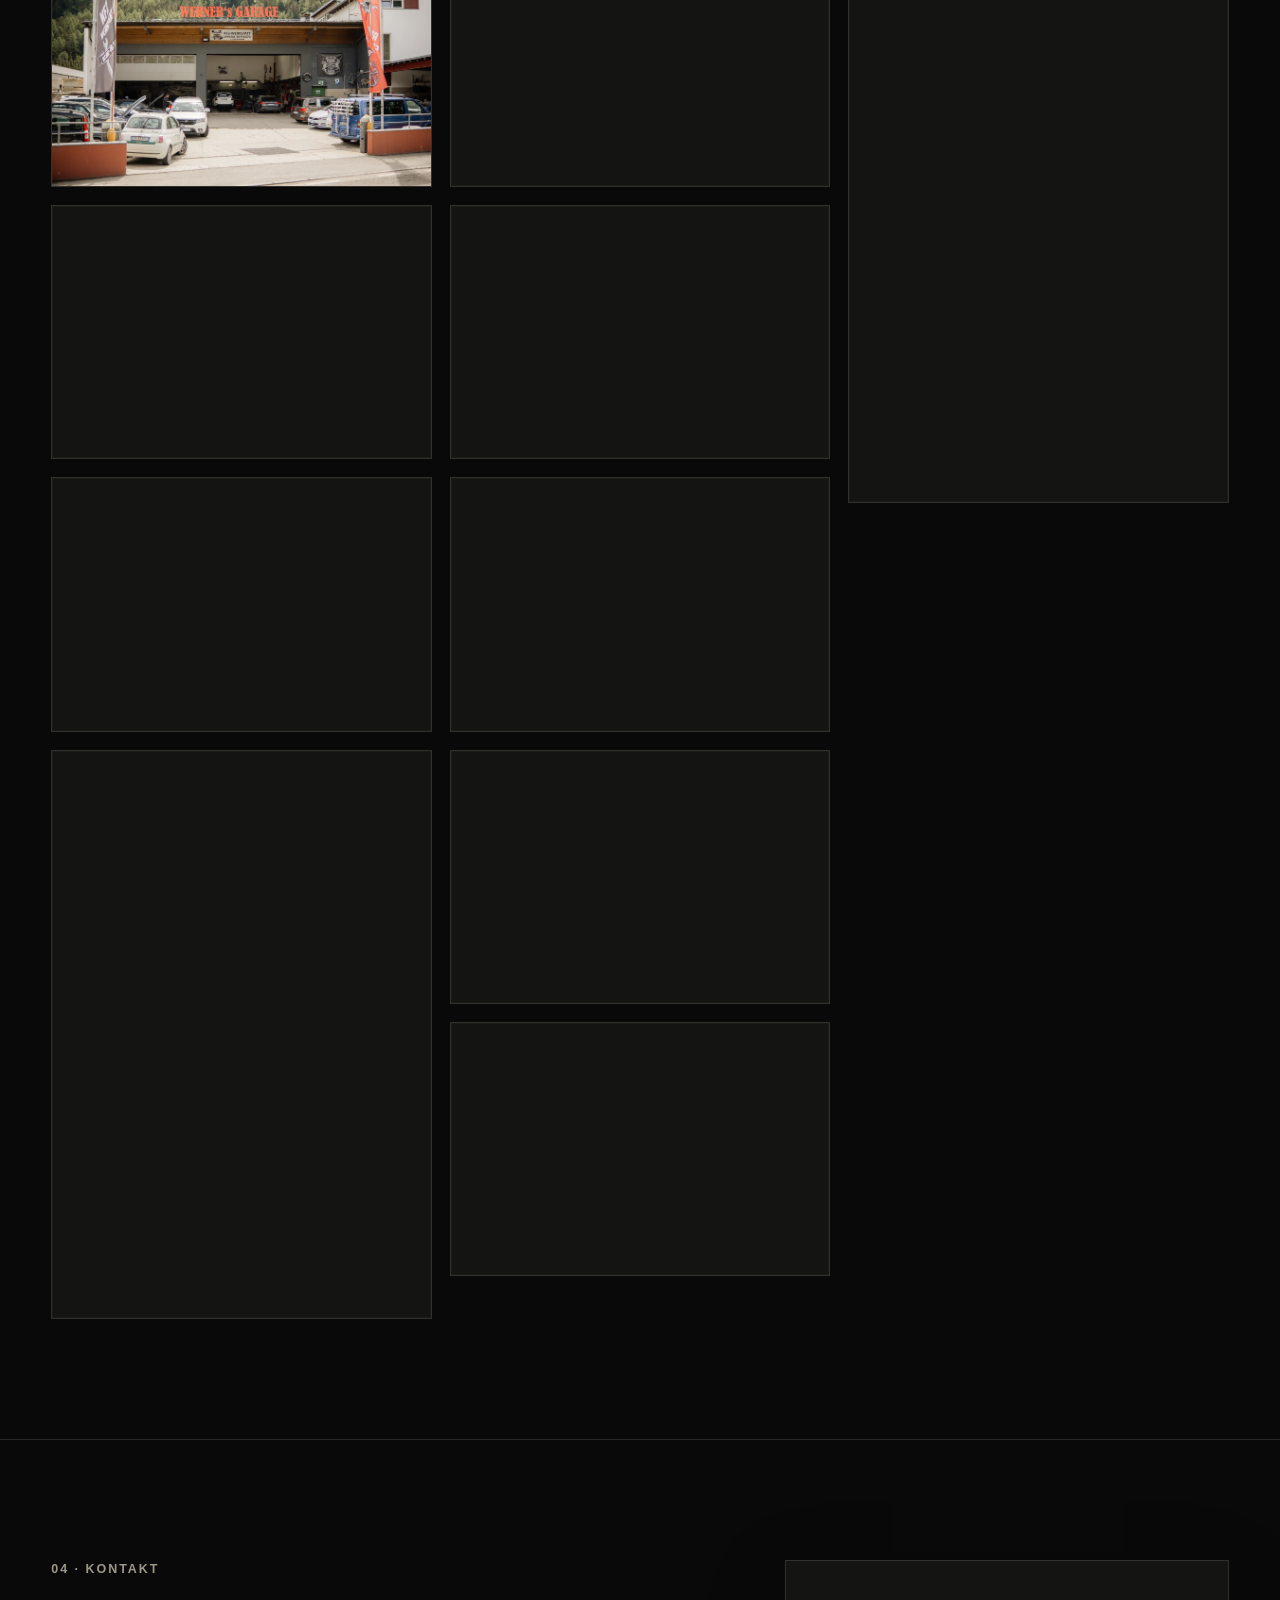
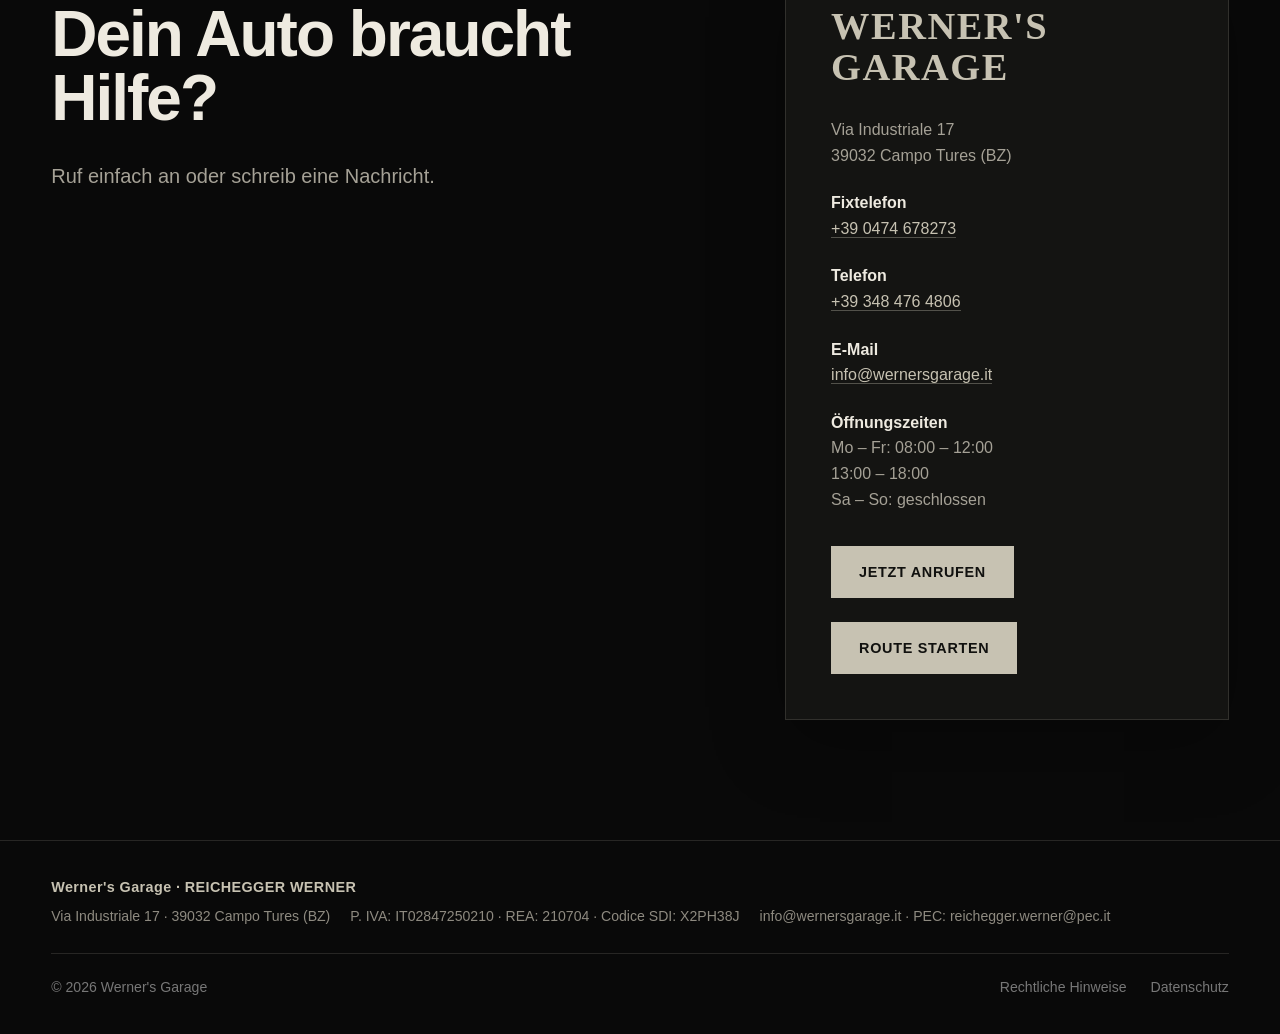
==== commit bfdb1585: "Update index.html" ====
--- a/index.html
+++ b/index.html
@@ -383,7 +383,10 @@
             Via Industriale 17<br>
             39032 Campo Tures (BZ)
           </p>
-
+          <p>
+            <strong>Fixtelefon</strong><br>
+            <a class="contact-link" href="tel:+390474678273">+39 0474 678273</a>
+          </p>
           <p>
             <strong>Telefon</strong><br>
             <a class="contact-link" href="tel:+393484764806">+39 348 476 4806</a>
@@ -448,4 +451,4 @@
 
 </body>
 
-</html>+</html>
